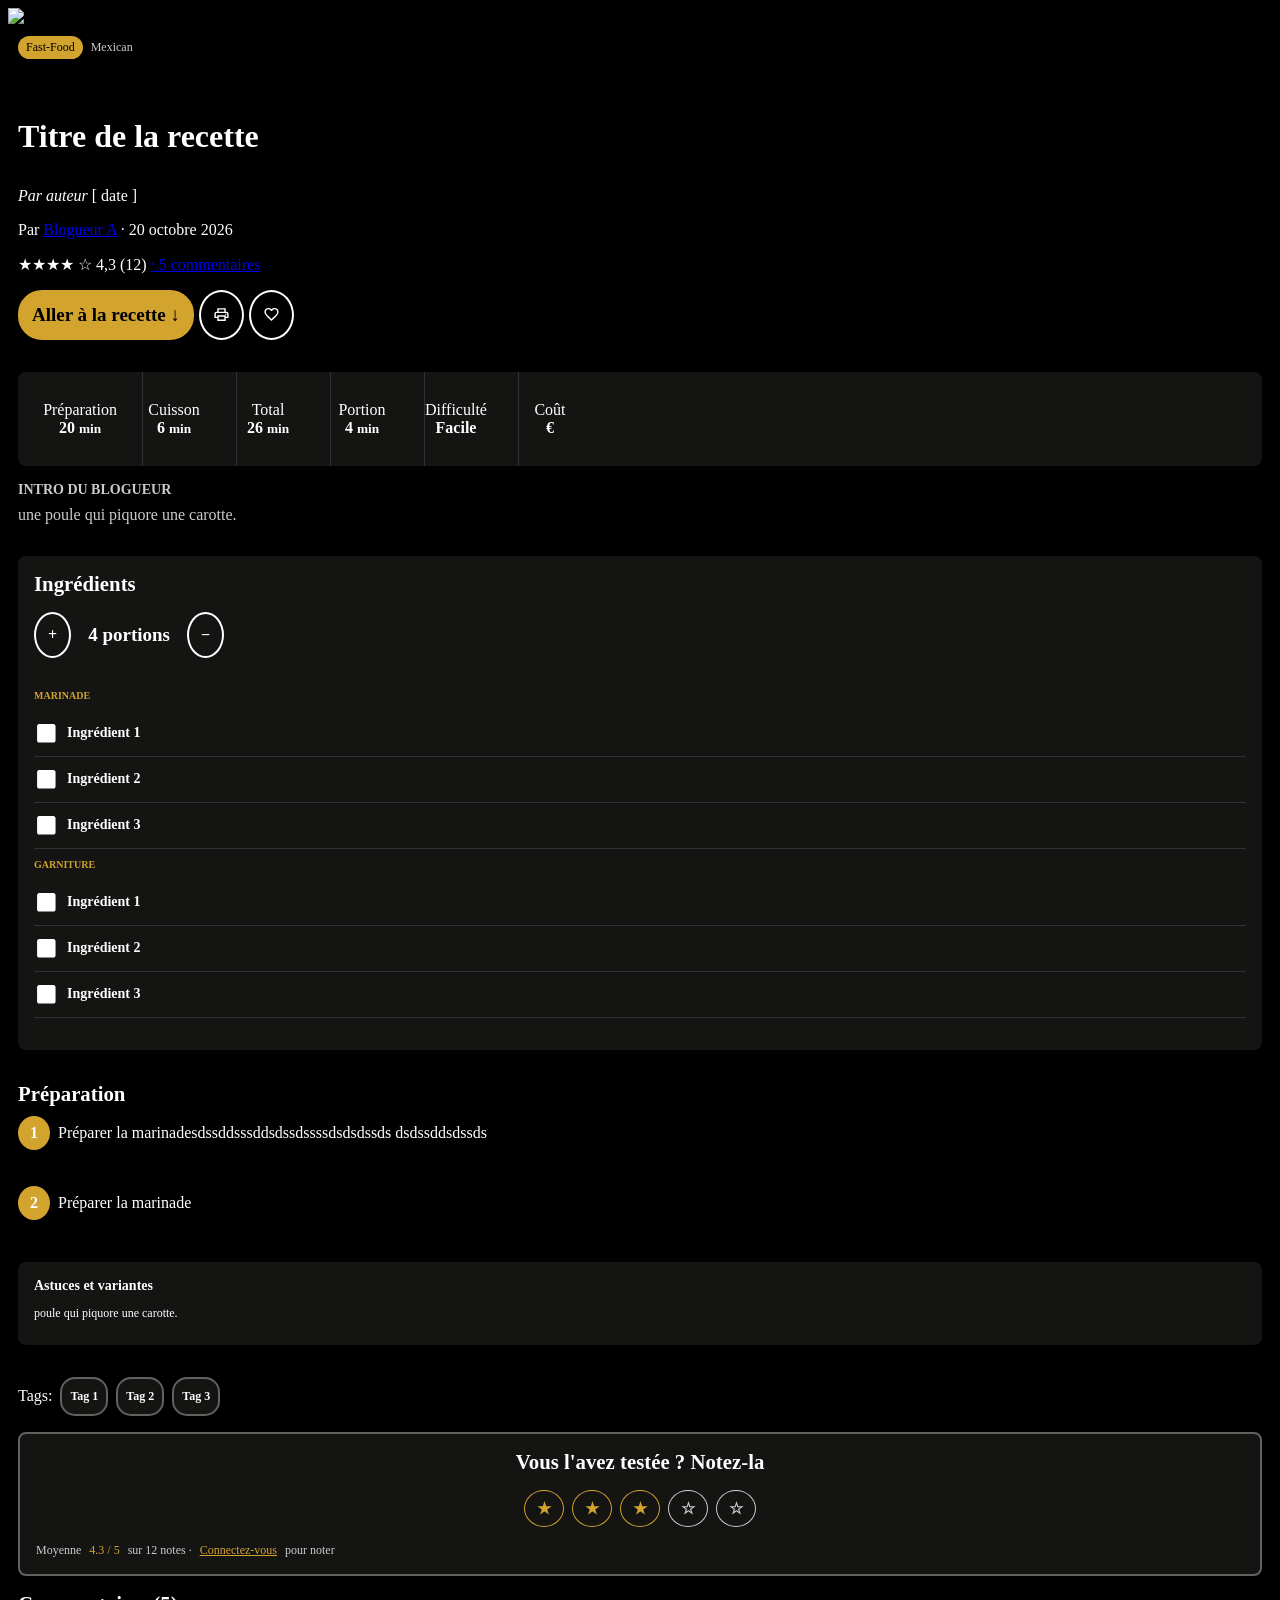
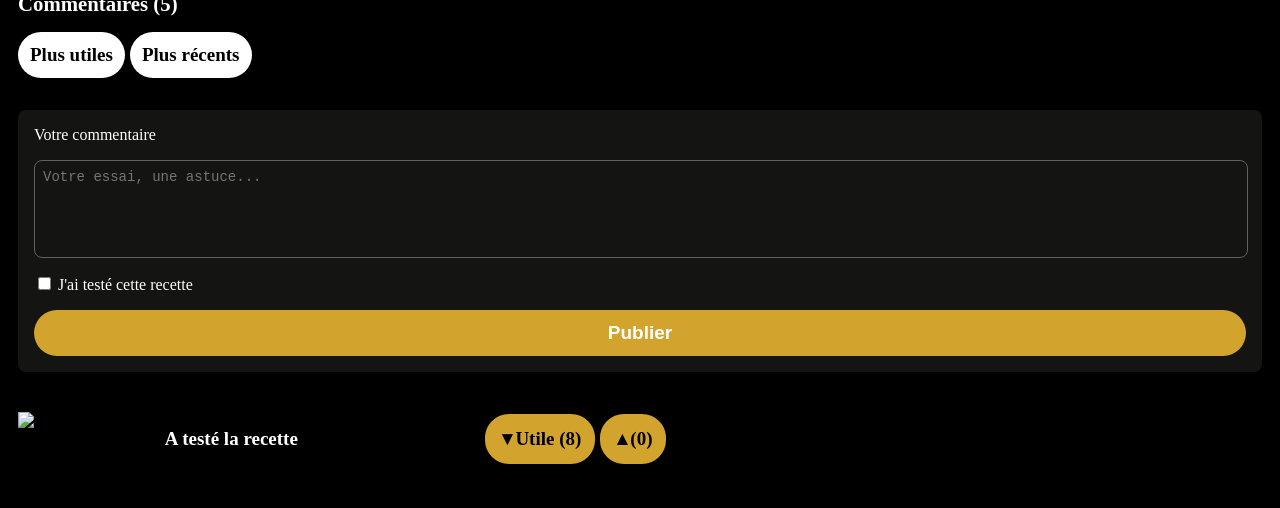
==== index.html @ 29137a45 "last version" ====
<!DOCTYPE html>
<html lang="en">
<head>
    <meta charset="UTF-8">
    <meta name="viewport" content="width=device-width, initial-scale=1.0">
    <link rel="stylesheet" href="recette.css">
    <title>Le coin gourment</title>
</head>
<body>
    <main>
        <img class="primery_picture" src="image.jpg" alt="Description de l'image">
        
        <article>
            <div class="pill-container">
                <span class="cat-pill">Fast-Food</span>
                <span class="cat-pill cat-pill-muted">Mexican</span>
            </div>

            <h1>Titre de la recette</h1>
            
            <section class="recipe-heading">
                <div class="author-info"><em>Par <a class="author">auteur</a></em> <span class="date">[ date ]</span></div>
                <p class="byline">Par <a href="#">Blogueur A</a> <span>·</span> <time datetime="2026-10-20">20 octobre 2026</time></p>

                <div class="info-score">
                    <span class="stars" aria-label="4 étoiles sur 5">★★★★</span>
                    <span class="star-dim">☆</span>
                    <span>4,3 (12)</span>
                    <a href="#">· 5 commentaires</a>
                </div>

                <div class="command-container">
                    <div class="fab btn">Aller à la recette ↓</div>
                    <button class="fab"><img class="icon" src="assets/icons/svg/print_outline.svg" alt=""></button>
                    <button class="fab"><img class="icon" src="assets/icons/svg/heart_outline.svg" alt=""></button>
                </div>
            </section>
    
            <section class="stats-grid">
                <div class="stat-item"><span>Préparation</span><strong>20 <small>min</small></strong></div>
                <div class="stat-item"><span>Cuisson</span><strong>6 <small>min</small></strong></div>
                <div class="stat-item"><span>Total</span><strong>26 <small>min</small></strong></div>
                <div class="stat-item"><span>Portion</span><strong>4 <small>min</small></strong></div>
                <div class="stat-item"><span>Difficulté</span><strong>Facile</strong></div>
                <div class="stat-item"><span>Coût</span><strong>€</strong></div>
            </section>

            <section class="intro-section">
                <div class="title">INTRO DU BLOGUEUR</div>
                une poule qui piquore une carotte.
            </section>

            <section class="ingredients-card" id="recette">
                <div class="section-heading">
                    <h2>Ingrédients</h2>
                    <div class="command-container">
                        <div class="fab">+</div>
                        <div class="fab btn">
                            4 portions
                        </div>
                        <div class="fab">−</div>
                    </div>
                </div>    
                <div class="card">
                    <h3>MARINADE</h3>
                    <ul>
                        <li><img class="icon" src="assets/icons/svg/crop_square.svg" alt=""> Ingrédient 1</li>
                        <li><img class="icon" src="assets/icons/svg/crop_square.svg" alt=""> Ingrédient 2</li>
                        <li><img class="icon" src="assets/icons/svg/crop_square.svg" alt=""> Ingrédient 3</li>
                    </ul>
                    <h3>GARNITURE</h3>
                    <ul>
                        <li><img class="icon" src="assets/icons/svg/crop_square.svg" alt=""> Ingrédient 1</li>
                        <li><img class="icon" src="assets/icons/svg/crop_square.svg" alt=""> Ingrédient 2</li>
                        <li><img class="icon" src="assets/icons/svg/crop_square.svg" alt=""> Ingrédient 3</li>
                    </ul>
                </div>
            </section>

            <section class="preparation-card">
                <h2>Préparation</h2>
                <ul>
                    <li>
                        <div class="title">
                            <div class="fab">1</div>
                            <div>Préparer la marinade</div>
                        </div>
                        <div class="content">sdssddsssddsdssdssssdsdsdssds
                            dsdssddsdssds
                        </div>
                    </li>
                    <li>
                        <div class="title">
                            <div class="fab">2</div>
                            <div>Préparer la marinade</div>
                        </div>                        
                        <!-- <img src="#" alt=""> -->
                    </li>
                </ul>
            </section>  
            
            <section class="tips-card">
                <div>Astuces et variantes</div>
                <p>poule qui piquore une carotte.</p>
            </section>
            
            <section class="tags-container">
                Tags:
                <div>Tag 1</div>
                <div>Tag 2</div>
                <div>Tag 3</div>
            </section>

            <section class="rating-card">
                <h2>Vous l'avez testée ? Notez-la</h2>
                <div class="command-container">
                    <div class="fab">★</div>
                    <div class="fab">★</div>
                    <div class="fab">★</div>
                    <div class="fab unabled">☆</div>
                    <div class="fab unabled">☆</div>
                </div>
                <div class="info-score">Moyenne<span>4.3 / 5</span>sur 12 notes · 
                    <a href="#">Connectez-vous</a> pour noter</div>
            </section> 

            <section class="comments-card">
                <h2>Commentaires (5)</h2>
                <div class="command-container">
                    <div class="fab btn">Plus utiles</div>
                    <div class="fab btn">Plus récents</div>
                </div>
                
            </section>

            <section class="comments-form">
                <form>
                    <caption>Votre commentaire</caption>
                    
                    <textarea id="comment" placeholder="Votre essai, une astuce..."></textarea>
                    
                    <label for="notify">
                        <input type="checkbox" id="notify" name="notify">
                        J'ai testé cette recette
                    </label>
                    
                    <button class="fab btn" type="submit">Publier</button>
                </form>
            </section>

            <section class="comments-list">
                <ul>
                    <li>
                        <div class="member-info">
                            <img src="member-avatar.jpg" alt="Avatar du membre">
                            <span>
                                <div>Membre_1</div>
                                <div>il y a 2 jours</div>
                            </span>
                        </div>
                        <div class="fab btn">A testé la recette</div>
                        <p class="comment">Commentaire du membre...</p>
                        <div class="command-container">
                            <div class="fab btn"><span class="arrow">&#9660;</span>Utile (8)</div>
                            <div class="fab btn"><span class="arrow">&#9650;</span> (0)</div>
                        </div>
                    </li>
                </ul>
            </section>

        </article>
    </main>
</body>
</html>
---- recette.css ----
:root {
    --primary-color: #d2a32d;
    --secondary-color: #000000;
    --card-background-color: #141413;
    --border-color: #636060;
    --text-color: #ffffff;
    --muted-text-color: #ccc;
}

body {
    background-color: var(--secondary-color);
}

article {
    display: flex;
    flex-direction: column;
    gap: 16px;
    padding: 10px;
}

h1 {
    font-size: 32px;
    color: var(--text-color);
    margin-bottom: 16px;
}

h2 {
    padding: 0;
    margin: 0;
    font-size: 1.3rem;
    font-weight: bold;
}

.pill-container {
    display: flex;
    margin-bottom: 16px;
}

.cat-pill {
    display: inline-block;
    padding: 4px 8px;
    background-color: var(--primary-color);
    border-radius: 12px;
    font-size: 12px;
}

.cat-pill-muted {
    border: none;
    background-color: transparent;
    color: var(--muted-text-color);
}

.command-container {
    display: flex;
    gap: 5px;
}

.fab {
    display: flex;
    align-items: center;
    justify-content: center;
    box-sizing: border-box;
    font-weight: bolder;
    border: 2px solid var(--text-color);
    border-radius: 50%;
    color: var(--text-color);
    background-color: var(--secondary-color);
    cursor: pointer;
    padding: 8px 12px;
}

.btn {
    font-size: clamp(13px, 2vw, 19px);
    font-weight: bold;
    border-radius: 24px;
    border: none; 
    padding: 12px 12px;
}

.fab img {
    width: 17px;
    height: 21px;
}

.fab span{
    width: 16px;
    height: 16px;
    justify-content: center;
    align-items: center;
    display: flex;
}

.recipe-heading {
    color:#ffffff;
    display: flex;
    flex-direction: column;
    gap: 0px;
}   

.command-container  {
    padding: 16px 0;

    & .fab.btn {
        background-color: var(--primary-color);
        border: 2px solid var(--primary-color);
        color: var(--secondary-color);
    }
}

.stats-grid {
    display: grid;
    box-sizing: border-box;
    background-color: var(--card-background-color);
    grid-template-columns: repeat(6, 94px);
    border-radius: 8px;
    border: none;
}

.stats-grid .stat-item {
    display: flex;
    flex-direction: column;
    align-items: center;
    justify-content: center;
    border-right: 1px solid #333232;
    min-height: 94px;
    min-width: 124px;
    color: var(--text-color);
}

.stats-grid .stat-item:last-child {
    border-right: none;
}

.intro-section {
    margin-bottom: 16px;
    color: var(--muted-text-color);
}

.intro-section .title {
    font-size: 14px;
    font-weight: bold;
    margin-bottom: 8px;
}

.ingredients-card {
    padding: 16px;
    margin-bottom: 16px;
    border-radius: 8px;
    color: var(--text-color);
    background-color: var(--card-background-color);
}

.ingredients-card .section-heading {
    margin-bottom: 16px;
}

.ingredients-card .command-container .fab {
    background-color: transparent;
    color: var(--text-color);
    min-width: 35px;
}

.ingredients-card .command-container .fab.btn {
    background-color: transparent;
    color: var(--text-color);
    border: none;
}

.ingredients-card h3 {
    font-weight: bold;
    font-size: 10px;
    color: var(--primary-color);
}

.ingredients-card .card {
    font-size: 14px;
    font-weight: bold;
    margin-bottom: 16px;
}

ul {
    list-style: none;
    padding: 0;
    margin: 0;
}

li {
    display: flex;
    align-items: center;
    padding: 10px 0px;
}

.ingredients-card .card ul li {
    border-color: #3e3b3b;
    border-bottom: 1px solid #333232;
}

.ingredients-card .card ul li img.icon {
    width: 25px;
    height: 25px;
    margin-right: 8px;
}

.preparation-card {
    color: var(--text-color);
}

.preparation-card ul {
    list-style: none;
    padding: 0;
}

.preparation-card ul li {
    margin-bottom: 16px;
}

.preparation-card .title {
    display: flex;
    align-items: baseline;
    font-size: 1rem;
    color: var(--text-color);
    column-gap: 8px;
}

.preparation-card .title .fab{
    color: var(--text-color);
    column-gap: 8px;
    background-color: var(--primary-color);
    border: none;
}

.tips-card {
    margin-bottom: 16px;
    border-radius: 8px;
    padding: 16px;
    color: var(--text-color);
    background-color: var( --card-background-color);
}

.tips-card div{
    font-size: 14px;
    font-weight: bold;
    margin-bottom: 8px;
}

.tips-card p{
    font-size: 12px;
    font-weight: normal;
    margin-bottom: 8px;
}

.tags-container {
    display: flex;
    align-items: center;
    flex-wrap: wrap;
    gap: 8px;
    flex-wrap: wrap;
    color: var(--text-color);
}

.tags-container > div {
    background-color: var(--card-background-color);
    color: var(--text-color);
    padding: 10px 8px;
    border-radius: 15px;
    border: 2px solid var(--border-color);
    font-size: 12px;
    font-weight: bold;
}

.rating-card {
    display: flex;
    flex-direction: column;
    text-align: center;
    border-radius: 8px;
    color: var(--text-color);
    background-color: var(--card-background-color);
    border: 2px solid var(--border-color);
    padding: 16px;
}

.rating-card .info-score {
    display: flex;
    justify-content: flex-start;
    flex-wrap: wrap;
    font-size: 12px;
    color: var(--muted-text-color);
}

.rating-card > div {
    display: flex;
    justify-content: center;
    gap: 8px;
}

.rating-card > div .fab {
    color: var(--primary-color);
    column-gap: 8px;
    background-color: transparent;
    border: 0.5px solid var(--primary-color);
}

.rating-card > div .fab.unabled {
    color: var(--muted-text-color);
    border: 0.5px solid var(--muted-text-color);
}

.rating-card > div.info-score {
    color: var(--muted-text-color);
}

.rating-card > div.info-score > span {
    color: var(--primary-color);
}

.rating-card > div.info-score > a {
    color: var(--primary-color);
    text-decoration: underline;
}

.comments-card .command-container .fab.btn {
    background-color: var(--text-color);
    color: var(--secondary-color);
    border: none;
}

.comments-card {
    display: flex;
    flex-direction: column;

    width: 100%;
    color: var(--text-color);

    & .command-container {
        display: flex;
        flex-direction: row;
    }
}

.comments-form form {
    display: flex;
    flex-direction: column;
    gap: 16px;
    border-radius: 8px;
    padding: 16px;
    color: var(--text-color);
    background-color: var(--card-background-color);
    box-sizing: border-box;
}

.comments-form form {
    & textarea {
    width: calc(100% - 16px);
    min-height: 80px;
        border-radius: 8px;
        border: 1px solid var(--border-color);
        padding: 8px;
        font-size: 14px;
        color: var(--text-color);
        background-color: var(--card-background-color);
        resize: none;
    }

    & button.fab.btn{
        width: 100%;
        background-color: var(--primary-color);
        color: var(--black-color);

    }
}
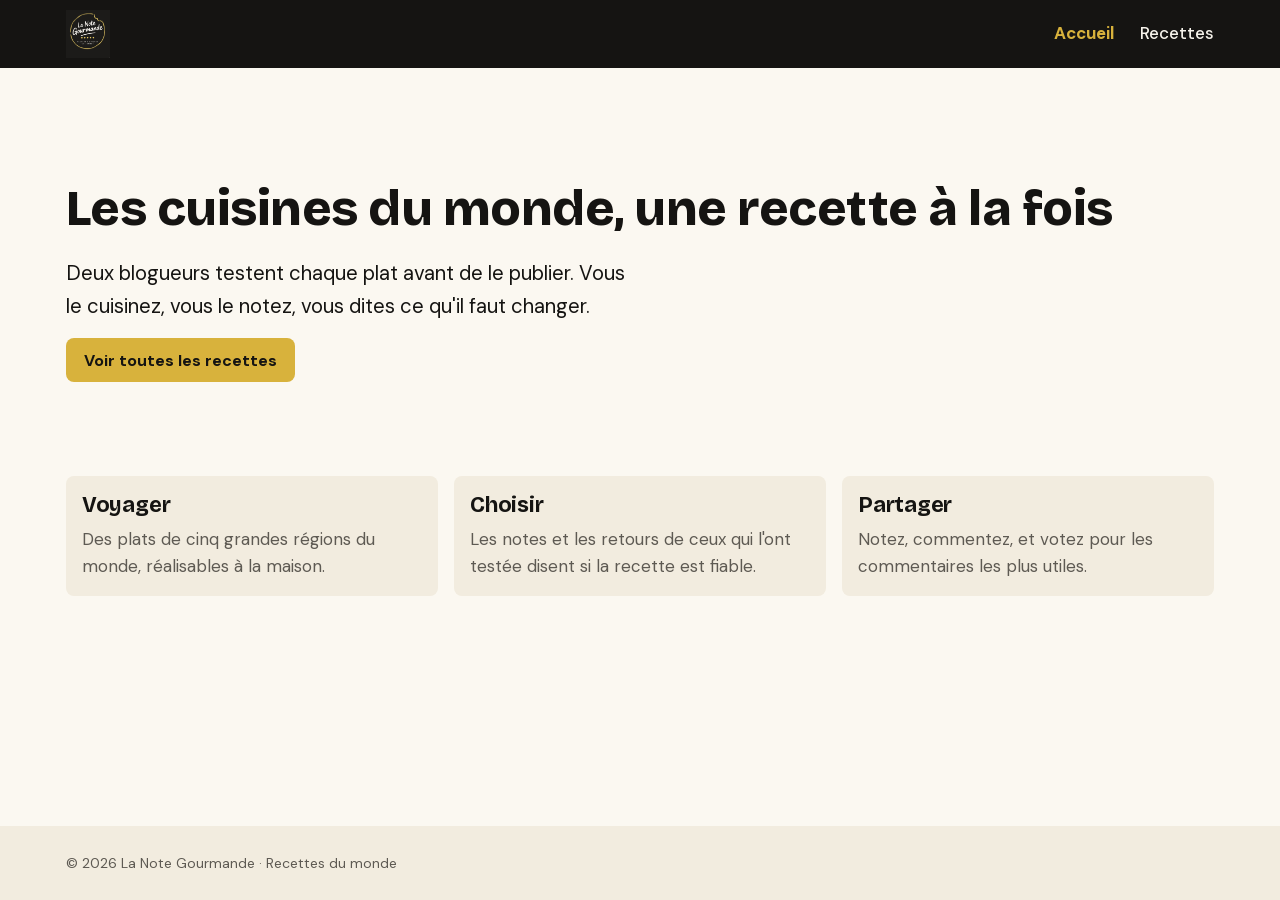
==== commit 98159f9a: "Merge pull request #1 from thierrybwuzure/mobile-first-catalog Catalogue mobile-first, feuille de st" ====
--- a/index.html
+++ b/index.html
@@ -1,174 +1,75 @@
-<!DOCTYPE html>
-<html lang="en">
+<!doctype html>
+<html lang="fr">
 <head>
-    <meta charset="UTF-8">
-    <meta name="viewport" content="width=device-width, initial-scale=1.0">
-    <link rel="stylesheet" href="recette.css">
-    <title>Le coin gourment</title>
+  <meta charset="utf-8">
+  <meta name="viewport" content="width=device-width, initial-scale=1">
+  <title>La Note Gourmande — Recettes du monde</title>
+  <meta name="description" content="Recettes des cuisines du monde, testées par deux blogueurs, notées et commentées par la communauté.">
+  <link rel="icon" type="image/png" sizes="32x32" href="assets/image/la-note-gourmande-favicon/favicon-32.png">
+  <link rel="apple-touch-icon" href="assets/image/la-note-gourmande-favicon/apple-touch-icon.png">
+  <link rel="stylesheet" href="style.css">
+  <script src="js/site.js"></script>
 </head>
 <body>
-    <main>
-        <img class="primery_picture" src="image.jpg" alt="Description de l'image">
-        
-        <article>
-            <div class="pill-container">
-                <span class="cat-pill">Fast-Food</span>
-                <span class="cat-pill cat-pill-muted">Mexican</span>
-            </div>
 
-            <h1>Titre de la recette</h1>
-            
-            <section class="recipe-heading">
-                <div class="author-info"><em>Par <a class="author">auteur</a></em> <span class="date">[ date ]</span></div>
-                <p class="byline">Par <a href="#">Blogueur A</a> <span>·</span> <time datetime="2026-10-20">20 octobre 2026</time></p>
+<a class="lien-evitement" href="#contenu">Aller au contenu</a>
 
-                <div class="info-score">
-                    <span class="stars" aria-label="4 étoiles sur 5">★★★★</span>
-                    <span class="star-dim">☆</span>
-                    <span>4,3 (12)</span>
-                    <a href="#">· 5 commentaires</a>
-                </div>
+<!-- En-tête commun (plus tard header.php) : même code que sur catalogue.html -->
+<header class="entete">
+  <a href="index.html" class="entete__logo"><img src="assets/image/logo/la-note-gourmande-noir-or_v1.png" alt="La Note Gourmande, accueil" height="48"></a>
+  <nav class="entete__nav" aria-label="Menu principal">
+    <ul>
+      <li><a href="index.html" aria-current="page">Accueil</a></li>
+      <li><a href="catalogue.html">Recettes</a></li>
+      <!-- À ajouter quand les pages existent : Le voyage, Qui sommes-nous ? -->
+    </ul>
+  </nav>
+  <button type="button" class="burger" aria-label="Ouvrir le menu" aria-haspopup="dialog" aria-controls="menu">☰</button>
+</header>
 
-                <div class="command-container">
-                    <div class="fab btn">Aller à la recette ↓</div>
-                    <button class="fab"><img class="icon" src="assets/icons/svg/print_outline.svg" alt=""></button>
-                    <button class="fab"><img class="icon" src="assets/icons/svg/heart_outline.svg" alt=""></button>
-                </div>
-            </section>
-    
-            <section class="stats-grid">
-                <div class="stat-item"><span>Préparation</span><strong>20 <small>min</small></strong></div>
-                <div class="stat-item"><span>Cuisson</span><strong>6 <small>min</small></strong></div>
-                <div class="stat-item"><span>Total</span><strong>26 <small>min</small></strong></div>
-                <div class="stat-item"><span>Portion</span><strong>4 <small>min</small></strong></div>
-                <div class="stat-item"><span>Difficulté</span><strong>Facile</strong></div>
-                <div class="stat-item"><span>Coût</span><strong>€</strong></div>
-            </section>
+<dialog id="menu" class="menu" aria-label="Menu principal">
+  <div class="menu__entete">
+    <strong>Menu</strong>
+    <button type="button" class="menu__fermer" aria-label="Fermer le menu">✕</button>
+  </div>
+  <ul>
+    <li><a href="index.html" aria-current="page">Accueil</a></li>
+    <li><a href="catalogue.html">Recettes</a></li>
+  </ul>
+</dialog>
 
-            <section class="intro-section">
-                <div class="title">INTRO DU BLOGUEUR</div>
-                une poule qui piquore une carotte.
-            </section>
+<main id="contenu" class="conteneur">
 
-            <section class="ingredients-card" id="recette">
-                <div class="section-heading">
-                    <h2>Ingrédients</h2>
-                    <div class="command-container">
-                        <div class="fab">+</div>
-                        <div class="fab btn">
-                            4 portions
-                        </div>
-                        <div class="fab">−</div>
-                    </div>
-                </div>    
-                <div class="card">
-                    <h3>MARINADE</h3>
-                    <ul>
-                        <li><img class="icon" src="assets/icons/svg/crop_square.svg" alt=""> Ingrédient 1</li>
-                        <li><img class="icon" src="assets/icons/svg/crop_square.svg" alt=""> Ingrédient 2</li>
-                        <li><img class="icon" src="assets/icons/svg/crop_square.svg" alt=""> Ingrédient 3</li>
-                    </ul>
-                    <h3>GARNITURE</h3>
-                    <ul>
-                        <li><img class="icon" src="assets/icons/svg/crop_square.svg" alt=""> Ingrédient 1</li>
-                        <li><img class="icon" src="assets/icons/svg/crop_square.svg" alt=""> Ingrédient 2</li>
-                        <li><img class="icon" src="assets/icons/svg/crop_square.svg" alt=""> Ingrédient 3</li>
-                    </ul>
-                </div>
-            </section>
+  <section class="accroche" aria-labelledby="titre-accueil">
+    <h1 id="titre-accueil">Les cuisines du monde, une recette à la fois</h1>
+    <p>Deux blogueurs testent chaque plat avant de le publier. Vous le cuisinez, vous le notez, vous dites ce qu'il faut changer.</p>
+    <a class="btn btn--or" href="catalogue.html">Voir toutes les recettes</a>
+  </section>
 
-            <section class="preparation-card">
-                <h2>Préparation</h2>
-                <ul>
-                    <li>
-                        <div class="title">
-                            <div class="fab">1</div>
-                            <div>Préparer la marinade</div>
-                        </div>
-                        <div class="content">sdssddsssddsdssdssssdsdsdssds
-                            dsdssddsdssds
-                        </div>
-                    </li>
-                    <li>
-                        <div class="title">
-                            <div class="fab">2</div>
-                            <div>Préparer la marinade</div>
-                        </div>                        
-                        <!-- <img src="#" alt=""> -->
-                    </li>
-                </ul>
-            </section>  
-            
-            <section class="tips-card">
-                <div>Astuces et variantes</div>
-                <p>poule qui piquore une carotte.</p>
-            </section>
-            
-            <section class="tags-container">
-                Tags:
-                <div>Tag 1</div>
-                <div>Tag 2</div>
-                <div>Tag 3</div>
-            </section>
+  <section aria-labelledby="titre-atouts">
+    <h2 id="titre-atouts" class="sr-only">Pourquoi La Note Gourmande</h2>
+    <ul class="atouts">
+      <li>
+        <h3>Voyager</h3>
+        <p>Des plats de cinq grandes régions du monde, réalisables à la maison.</p>
+      </li>
+      <li>
+        <h3>Choisir</h3>
+        <p>Les notes et les retours de ceux qui l'ont testée disent si la recette est fiable.</p>
+      </li>
+      <li>
+        <h3>Partager</h3>
+        <p>Notez, commentez, et votez pour les commentaires les plus utiles.</p>
+      </li>
+    </ul>
+  </section>
 
-            <section class="rating-card">
-                <h2>Vous l'avez testée ? Notez-la</h2>
-                <div class="command-container">
-                    <div class="fab">★</div>
-                    <div class="fab">★</div>
-                    <div class="fab">★</div>
-                    <div class="fab unabled">☆</div>
-                    <div class="fab unabled">☆</div>
-                </div>
-                <div class="info-score">Moyenne<span>4.3 / 5</span>sur 12 notes · 
-                    <a href="#">Connectez-vous</a> pour noter</div>
-            </section> 
+</main>
 
-            <section class="comments-card">
-                <h2>Commentaires (5)</h2>
-                <div class="command-container">
-                    <div class="fab btn">Plus utiles</div>
-                    <div class="fab btn">Plus récents</div>
-                </div>
-                
-            </section>
+<!-- Pied de page commun (plus tard footer.php) -->
+<footer class="pied">
+  <p>© 2026 La Note Gourmande · Recettes du monde</p>
+</footer>
 
-            <section class="comments-form">
-                <form>
-                    <caption>Votre commentaire</caption>
-                    
-                    <textarea id="comment" placeholder="Votre essai, une astuce..."></textarea>
-                    
-                    <label for="notify">
-                        <input type="checkbox" id="notify" name="notify">
-                        J'ai testé cette recette
-                    </label>
-                    
-                    <button class="fab btn" type="submit">Publier</button>
-                </form>
-            </section>
-
-            <section class="comments-list">
-                <ul>
-                    <li>
-                        <div class="member-info">
-                            <img src="member-avatar.jpg" alt="Avatar du membre">
-                            <span>
-                                <div>Membre_1</div>
-                                <div>il y a 2 jours</div>
-                            </span>
-                        </div>
-                        <div class="fab btn">A testé la recette</div>
-                        <p class="comment">Commentaire du membre...</p>
-                        <div class="command-container">
-                            <div class="fab btn"><span class="arrow">&#9660;</span>Utile (8)</div>
-                            <div class="fab btn"><span class="arrow">&#9650;</span> (0)</div>
-                        </div>
-                    </li>
-                </ul>
-            </section>
-
-        </article>
-    </main>
 </body>
 </html>
--- a/style.css
+++ b/style.css
@@ -0,0 +1,278 @@
+/* ==========================================================================
+   La Note Gourmande : feuille de style commune
+   Mobile-first : la base vaut pour 0 à 599 px, puis 600 px et 1024 px.
+   Couleurs, typographie et tailles : cahier des charges, sections 7 et 9.
+   Espacements : échelle en puissances de φ (1,618), base 1 rem.
+   ========================================================================== */
+
+/* Polices auto-hébergées (RGPD, performance), sous-ensemble latin */
+@font-face {
+  font-family: 'Bricolage Grotesque';
+  src: url('assets/fonts/bricolage-grotesque-latin.woff2') format('woff2');
+  font-weight: 600 800;
+  font-display: swap;
+}
+@font-face {
+  font-family: 'DM Sans';
+  src: url('assets/fonts/dm-sans-latin.woff2') format('woff2');
+  font-weight: 400 700;
+  font-display: swap;
+}
+
+/* ---------- Variables ---------- */
+:root {
+  /* échelle φ */
+  --s-3: .236rem; --s-2: .382rem; --s-1: .618rem;
+  --s0: 1rem;
+  --s1: 1.618rem; --s2: 2.618rem; --s3: 4.236rem; --s4: 6.854rem;
+
+  /* mode clair */
+  --fond: #FBF8F1;          /* ivoire */
+  --surface: #F2ECDF;       /* parchemin */
+  --bordure: #E0D8C6;       /* sable, décoratif */
+  --champ: #8C8478;         /* contour des champs et boutons (3:1 minimum) */
+  --texte: #151412;
+  --texte-2: #5E5A53;
+  --or: #D8B23C;            /* boutons, éléments actifs, jamais en texte */
+  --texte-sur-or: #151412;
+  --or-survol: #F4D46A;
+  --lien: #8A6D12;          /* or foncé : liens et contour de focus */
+  --lien-survol: #151412;
+  --etoile: #8A6D12;        /* étoiles de note : or foncé en clair (l'or pur fait 1,9:1) */
+  --focus: #8A6D12;
+  --noir: #151412;
+  --blanc-casse: #F5F2EA;
+  --texte-badge: #FFFFFF;
+
+  --cat-fast-food: #4A5560;
+  --cat-gastronomique: #5B2A4E;
+  --cat-cuisine-maison: #7A5A12;
+  --cat-healthy: #2F6B4F;
+  --cat-desserts-patisserie: #A8325A;
+  --cat-en-cas: #9C4A1E;
+  --cat-street-food: #2E4A7D;
+  --cat-entrees: #1A5F6B;
+
+  --rayon: 8px;             /* boutons : 8 px (cahier des charges) */
+  --cible: 2.75rem;         /* zone cliquable minimale : 44 px */
+}
+
+@media (prefers-color-scheme: dark) {
+  :root {
+    --fond: #151412;
+    --surface: #211F1B;
+    --bordure: #3A3630;
+    --texte: #F5F2EA;
+    --texte-2: #A8A39A;
+    --lien: #D8B23C;
+    --lien-survol: #F4D46A;
+    --etoile: #D8B23C;
+    --focus: #D8B23C;
+    --texte-badge: #151412;
+
+    --cat-fast-food: #AEB8C2;
+    --cat-gastronomique: #D49BC4;
+    --cat-cuisine-maison: #D9B45E;
+    --cat-healthy: #7CC4A0;
+    --cat-desserts-patisserie: #EE8FAE;
+    --cat-en-cas: #E8A27A;
+    --cat-street-food: #94B3E8;
+    --cat-entrees: #86CBD6;
+  }
+}
+
+/* ---------- Base ---------- */
+*, *::before, *::after { box-sizing: border-box; }
+html { -webkit-text-size-adjust: 100%; }
+body {
+  margin: 0;
+  background: var(--fond);
+  color: var(--texte);
+  font: 400 1.0625rem/1.6 'DM Sans', system-ui, sans-serif;   /* 17 px, interligne 1,6 */
+  min-height: 100vh;
+  display: flex;
+  flex-direction: column;                                     /* le pied de page reste en bas */
+}
+main { flex: 1; }
+img { max-width: 100%; display: block; }
+a { color: var(--lien); text-decoration: underline; text-underline-offset: .15em; }
+a:hover { color: var(--lien-survol); }
+:focus-visible { outline: 3px solid var(--focus); outline-offset: 2px; }
+
+h1, h2, h3 { font-family: 'Bricolage Grotesque', 'DM Sans', system-ui, sans-serif; letter-spacing: -.01em; line-height: 1.272; margin: 0; }
+h1 { font-weight: 800; font-size: 1.875rem; }    /* 30 px mobile */
+h2 { font-weight: 700; font-size: 1.625rem; }    /* 26 px */
+h3 { font-weight: 700; font-size: 1.0625rem; }   /* 17 px */
+
+.sr-only { position: absolute; width: 1px; height: 1px; overflow: hidden; clip: rect(0 0 0 0); white-space: nowrap; }
+.lien-evitement { position: absolute; left: var(--s0); top: var(--s0); z-index: 30; padding: var(--s-1) var(--s0);
+                  border-radius: var(--rayon); background: var(--or); color: var(--texte-sur-or); font-weight: 700; }
+.lien-evitement:not(:focus) { left: -9999px; }
+
+/* ---------- Boutons ---------- */
+.btn { display: inline-flex; align-items: center; justify-content: center; min-height: var(--cible);
+       padding: var(--s-1) var(--s0); border: 2px solid transparent; border-radius: var(--rayon);
+       font-family: inherit; font-size: 1rem; font-weight: 700; line-height: 1.2; text-decoration: none; cursor: pointer; }
+.btn--or { background: var(--or); color: var(--texte-sur-or); }
+.btn--or:hover { background: var(--or-survol); color: var(--texte-sur-or); }
+.btn--contour { background: transparent; border-color: currentColor; color: var(--texte); }
+.btn--contour:hover { background: var(--surface); color: var(--texte); }
+
+/* ---------- En-tête (toujours sombre : les logos sont faits pour fond noir) ---------- */
+.entete { display: flex; align-items: center; gap: var(--s-1); padding: var(--s-1) var(--s0);
+          background: var(--noir); color: var(--blanc-casse); }
+.entete a { color: var(--blanc-casse); text-decoration: none; }
+.entete a:hover { color: var(--or-survol); }
+.entete :focus-visible { outline-color: var(--or); }
+.entete__logo { margin-right: auto; display: block; }
+.entete__logo img { height: 3rem; width: auto; }
+.entete__nav { display: none; }
+.entete__nav ul { list-style: none; margin: 0; padding: 0; display: flex; gap: var(--s1); }
+.entete__nav a { display: inline-flex; align-items: center; min-height: var(--cible); font-weight: 500; }
+.entete__nav [aria-current="page"] { color: var(--or); font-weight: 700; }
+.entete__loupe, .burger { display: grid; place-items: center; width: var(--cible); height: var(--cible);
+                          border: 0; border-radius: var(--rayon); background: transparent; color: inherit;
+                          font: inherit; font-size: 1.5rem; cursor: pointer; }
+.entete__loupe:hover, .burger:hover { color: var(--or-survol); }
+
+/* Menu mobile (élément <dialog>) */
+.menu { width: min(100% - 2 * var(--s0), 24rem); margin: var(--s0) var(--s0) auto auto; padding: var(--s1);
+        border: 1px solid var(--bordure); border-radius: var(--rayon); background: var(--fond); color: var(--texte); }
+.menu::backdrop { background: rgb(21 20 18 / .6); }
+.menu__entete { display: flex; align-items: center; justify-content: space-between; margin-bottom: var(--s0); }
+.menu__fermer { display: grid; place-items: center; width: var(--cible); height: var(--cible); border: 0;
+                background: transparent; color: inherit; font-size: 1.25rem; cursor: pointer; }
+.menu ul { list-style: none; margin: 0; padding: 0; }
+.menu a { display: flex; align-items: center; min-height: var(--cible); color: var(--texte); font-weight: 500; }
+.menu [aria-current="page"] { font-weight: 700; color: var(--lien); }
+
+/* ---------- Mise en page ---------- */
+.conteneur { display: flex; flex-direction: column; gap: var(--s1); padding: var(--s1) var(--s0) var(--s2); }
+
+.fil-ariane ol { list-style: none; margin: 0; padding: 0; display: flex; flex-wrap: wrap; gap: var(--s-2);
+                 font-size: .875rem; color: var(--texte-2); }
+.fil-ariane li + li::before { content: "/"; margin-right: var(--s-2); }
+.fil-ariane li { display: flex; align-items: center; }
+.fil-ariane a { display: inline-flex; align-items: center; min-height: var(--cible); }
+.compteur { margin: var(--s-2) 0 0; color: var(--texte-2); }
+
+/* ---------- Recherche, tri, filtres actifs ---------- */
+.recherche { display: flex; gap: var(--s-1); }
+.recherche input { flex: 1; min-height: 3rem; padding: 0 var(--s0); border: 1px solid var(--champ);
+                   border-radius: var(--rayon); font: inherit; background: var(--surface); color: var(--texte); }
+.recherche .btn { display: none; }                /* sur mobile, Entrée suffit */
+
+.outils { display: flex; gap: var(--s-1); margin-top: var(--s-1); }
+.outils > * { flex: 1; }
+.btn-filtres { display: none; }                   /* inutile sans JavaScript : le panneau est alors affiché */
+.js .btn-filtres { display: inline-flex; }
+.btn-filtres span { margin-left: var(--s-2); }
+.disposition { margin-top: var(--s0); }
+.tri select { width: 100%; min-height: var(--cible); padding: 0 var(--s0); border: 1px solid var(--champ);
+              border-radius: var(--rayon); font: inherit; background: var(--surface); color: var(--texte); }
+
+.filtres-actifs { list-style: none; margin: var(--s-1) 0 0; padding: 0; display: flex; flex-wrap: wrap; gap: var(--s-1); }
+.filtres-actifs a { display: inline-flex; align-items: center; gap: var(--s-2); min-height: var(--cible);
+                    padding: 0 var(--s0); border: 1px solid var(--texte); border-radius: var(--rayon);
+                    color: var(--texte); font-size: .875rem; text-decoration: none; }
+.filtres-actifs a:hover { background: var(--surface); color: var(--texte); }
+
+/* ---------- Panneau de filtres ---------- */
+.filtres { margin-top: var(--s0); padding: var(--s0); border-radius: var(--rayon); background: var(--surface); }
+.filtres__entete { display: flex; align-items: center; justify-content: space-between; }
+.filtres__fermer { display: none; place-items: center; width: var(--cible); height: var(--cible); border: 0;
+                   background: transparent; color: inherit; font-size: 1.25rem; cursor: pointer; }
+.filtres fieldset { border: 0; border-top: 1px solid var(--bordure); margin: 0; padding: var(--s0) 0; }
+.filtres legend { float: left; width: 100%; font-weight: 700; padding: 0 0 var(--s-1); }   /* float : le titre ne chevauche plus le filet */
+.filtres legend + * { clear: both; }
+.filtres label { display: flex; align-items: center; gap: var(--s-1); min-height: var(--cible); }
+.filtres input { width: 1.25rem; height: 1.25rem; flex: none; accent-color: var(--lien); }
+.filtres__actions { display: flex; flex-wrap: wrap; gap: var(--s-1); padding-top: var(--s0); }
+.filtres__actions .btn { flex: 1 1 auto; }
+
+/* Avec JavaScript, sur mobile et tablette : panneau plein écran, fermé par défaut */
+.js .filtres { position: fixed; inset: 0; z-index: 10; margin: 0; overflow-y: auto; border-radius: 0;
+               background: var(--fond); display: none; }
+.js .filtres.est-ouvert { display: block; }
+.js .filtres__fermer { display: grid; }
+.js .filtres__actions { position: sticky; bottom: 0; background: var(--fond); padding: var(--s0) 0; }
+
+/* ---------- Résultats : liste compacte (vignette + texte) ---------- */
+.grille { list-style: none; margin: 0; padding: 0; display: flex; flex-direction: column; gap: var(--s0); }
+.carte { position: relative; display: grid; grid-template-columns: 7rem 1fr; gap: var(--s0); align-items: center; }
+.photo { aspect-ratio: 4 / 3; border-radius: var(--s-1); background: linear-gradient(135deg, var(--surface), var(--bordure)); }
+.carte__titre { margin: var(--s-2) 0; }
+.carte__titre a { color: inherit; text-decoration: none; }
+.carte__titre a::after { content: ""; position: absolute; inset: 0; }   /* toute la carte est cliquable */
+.carte:hover .carte__titre a { text-decoration: underline; }
+.carte__meta { margin: 0; font-size: .875rem; color: var(--texte-2); }
+.carte__note { display: block; }
+.etoiles { color: var(--etoile); letter-spacing: .05em; }
+.badge { display: inline-flex; align-items: center; gap: var(--s-2); padding: 0 var(--s-1); border-radius: var(--s-1);
+         font-size: .875rem; font-weight: 700; line-height: 1.5; background: var(--cat, var(--texte-2)); color: var(--texte-badge); }
+.badge svg { width: 1em; height: 1em; flex: none; }
+.badge[data-cat="fast-food"] { --cat: var(--cat-fast-food); }
+.badge[data-cat="gastronomique"] { --cat: var(--cat-gastronomique); }
+.badge[data-cat="cuisine-maison"] { --cat: var(--cat-cuisine-maison); }
+.badge[data-cat="healthy"] { --cat: var(--cat-healthy); }
+.badge[data-cat="desserts-patisserie"] { --cat: var(--cat-desserts-patisserie); }
+.badge[data-cat="en-cas"] { --cat: var(--cat-en-cas); }
+.badge[data-cat="street-food"] { --cat: var(--cat-street-food); }
+.badge[data-cat="entrees"] { --cat: var(--cat-entrees); }
+
+.pagination { margin-top: var(--s1); }
+.pagination ol { list-style: none; margin: 0; padding: 0; display: flex; justify-content: center; gap: var(--s-1); }
+.pagination a { display: grid; place-items: center; min-width: var(--cible); height: var(--cible); border-radius: var(--rayon);
+                color: var(--texte); text-decoration: none; }
+.pagination a:hover { background: var(--surface); }
+.pagination [aria-current="page"] { background: var(--or); color: var(--texte-sur-or); font-weight: 700; }
+
+/* ---------- Accueil ---------- */
+.accroche { display: flex; flex-direction: column; align-items: flex-start; gap: var(--s0); padding: var(--s2) 0; }
+.accroche p { margin: 0; max-width: 36rem; font-size: 1.272rem; }
+.atouts { list-style: none; margin: 0; padding: 0; display: grid; gap: var(--s0); }
+.atouts li { padding: var(--s0); border-radius: var(--rayon); background: var(--surface); }
+.atouts p { margin: var(--s-2) 0 0; color: var(--texte-2); }
+
+/* ---------- Pied de page ---------- */
+.pied { padding: var(--s1) var(--s0); background: var(--surface); color: var(--texte-2); font-size: .875rem; }
+.pied p { margin: 0; }
+
+/* ==========================================================================
+   TABLETTE (600 px et plus) : cartes en grille de 2
+   ========================================================================== */
+@media (min-width: 600px) {
+  .conteneur { padding: var(--s2) var(--s1) var(--s3); }
+  .grille { display: grid; grid-template-columns: repeat(2, minmax(0, 1fr)); gap: var(--s1); }
+  .carte { grid-template-columns: 1fr; align-items: start; gap: var(--s-1); }
+  .carte__titre { font-size: 1.375rem; }          /* H3 : 22 px */
+  h3 { font-size: 1.375rem; }
+  .atouts { grid-template-columns: repeat(3, minmax(0, 1fr)); }
+}
+
+/* ==========================================================================
+   DESKTOP (1024 px et plus) : filtres en colonne, 3 cartes par ligne
+   ========================================================================== */
+@media (min-width: 1024px) {
+  h1 { font-size: 3.125rem; }                     /* 50 px */
+  h2 { font-size: 2.25rem; }                      /* 36 px */
+  /* en-tête et pied de page alignés sur la colonne de contenu (75 rem) */
+  .entete { padding-inline: max(var(--s1), calc((100% - 75rem) / 2 + var(--s1))); }
+  .pied { padding-inline: max(var(--s1), calc((100% - 75rem) / 2 + var(--s1))); }
+  .entete__nav { display: block; }
+  .entete__loupe { display: none; }               /* le champ de recherche est déjà visible */
+  .burger { display: none; }
+  .conteneur { max-width: 75rem; margin: 0 auto; padding: var(--s2) var(--s1) var(--s3); }
+  .recherche { max-width: 32.5rem; }
+  .recherche .btn { display: inline-flex; }
+  .btn-filtres, .js .btn-filtres { display: none; }   /* le panneau est toujours visible */
+  .outils { max-width: 20rem; }
+  /* colonne des filtres : 1 pour 2,618 (φ²) de résultats */
+  .disposition { display: grid; grid-template-columns: 1fr 2.618fr; gap: var(--s2); align-items: start; margin-top: var(--s0); }
+  .filtres, .js .filtres { margin-top: 0; }
+  .js .filtres { position: static; display: block; padding: var(--s1); border-radius: var(--rayon); background: var(--surface); }
+  .js .filtres__fermer { display: none; }
+  .js .filtres__actions { position: static; background: none; padding: var(--s0) 0 0; }
+  .grille { grid-template-columns: repeat(3, minmax(0, 1fr)); }
+  .accroche { padding: var(--s3) 0; }
+}
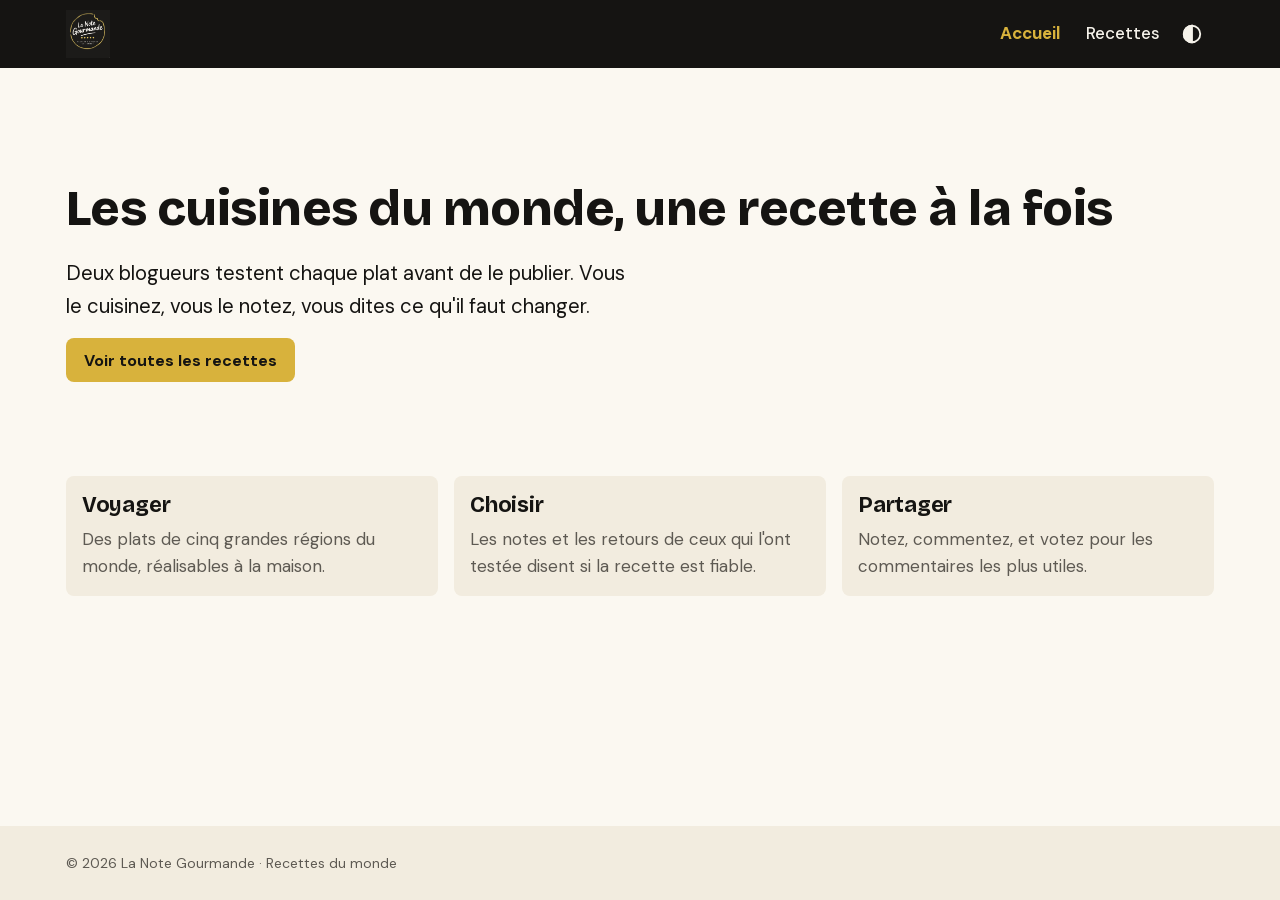
==== commit 9c696c82: "Light and dark themes with a toggle button in the header" ====
--- a/index.html
+++ b/index.html
@@ -24,7 +24,13 @@
       <!-- À ajouter quand les pages existent : Le voyage, Qui sommes-nous ? -->
     </ul>
   </nav>
-  <button type="button" class="burger" aria-label="Ouvrir le menu" aria-haspopup="dialog" aria-controls="menu">☰</button>
+  <button type="button" class="theme-btn" aria-label="Passer au thème clair">
+      <svg viewBox="0 0 24 24" fill="none" stroke="currentColor" stroke-width="2" aria-hidden="true">
+        <circle cx="12" cy="12" r="9" />
+        <path d="M12 3a9 9 0 0 1 0 18z" fill="currentColor" />
+      </svg>
+    </button>
+    <button type="button" class="burger" aria-label="Ouvrir le menu" aria-haspopup="dialog" aria-controls="menu">☰</button>
 </header>
 
 <dialog id="menu" class="menu" aria-label="Menu principal">
--- a/style.css
+++ b/style.css
@@ -26,22 +26,52 @@
   --s0: 1rem;
   --s1: 1.618rem; --s2: 2.618rem; --s3: 4.236rem; --s4: 6.854rem;
 
-  /* mode clair */
+  /* thème sombre : valeurs par défaut. Le thème clair est plus bas ; le bouton de l'en-tête
+     pose data-theme sur <html> (js/site.js), sinon on suit le réglage du système. */
+  color-scheme: dark;
+  --fond: #151412;
+  --surface: #211F1B;
+  --bordure: #3A3630;       /* décoratif */
+  --champ: #8C8478;         /* contour des champs et boutons (3:1 minimum) */
+  --texte: #F5F2EA;
+  --texte-2: #A8A39A;
+  --or: #D8B23C;            /* boutons, éléments actifs */
+  --texte-sur-or: #151412;
+  --or-survol: #F4D46A;
+  --lien: #D8B23C;          /* liens et contour de focus */
+  --lien-survol: #F4D46A;
+  --etoile: #D8B23C;        /* étoiles de note */
+  --focus: #D8B23C;
+  --noir: #151412;
+  --blanc-casse: #F5F2EA;
+  --texte-badge: #151412;
+
+  --cat-fast-food: #AEB8C2;
+  --cat-gastronomique: #D49BC4;
+  --cat-cuisine-maison: #D9B45E;
+  --cat-healthy: #7CC4A0;
+  --cat-desserts-patisserie: #EE8FAE;
+  --cat-en-cas: #E8A27A;
+  --cat-street-food: #94B3E8;
+  --cat-entrees: #86CBD6;
+
+  --rayon: 8px;             /* boutons : 8 px (cahier des charges) */
+  --cible: 2.75rem;         /* zone cliquable minimale : 44 px */
+}
+
+/* Thème clair : choisi avec le bouton (data-theme="light"), ou réglage du système si le bouton n'a jamais servi.
+   Les deux blocs ci-dessous doivent rester identiques. */
+:root[data-theme="light"] {
+  color-scheme: light;
   --fond: #FBF8F1;          /* ivoire */
   --surface: #F2ECDF;       /* parchemin */
   --bordure: #E0D8C6;       /* sable, décoratif */
-  --champ: #8C8478;         /* contour des champs et boutons (3:1 minimum) */
   --texte: #151412;
   --texte-2: #5E5A53;
-  --or: #D8B23C;            /* boutons, éléments actifs, jamais en texte */
-  --texte-sur-or: #151412;
-  --or-survol: #F4D46A;
   --lien: #8A6D12;          /* or foncé : liens et contour de focus */
   --lien-survol: #151412;
-  --etoile: #8A6D12;        /* étoiles de note : or foncé en clair (l'or pur fait 1,9:1) */
+  --etoile: #8A6D12;        /* étoiles : or foncé en clair (l'or pur fait 1,9:1) */
   --focus: #8A6D12;
-  --noir: #151412;
-  --blanc-casse: #F5F2EA;
   --texte-badge: #FFFFFF;
 
   --cat-fast-food: #4A5560;
@@ -52,32 +82,29 @@
   --cat-en-cas: #9C4A1E;
   --cat-street-food: #2E4A7D;
   --cat-entrees: #1A5F6B;
-
-  --rayon: 8px;             /* boutons : 8 px (cahier des charges) */
-  --cible: 2.75rem;         /* zone cliquable minimale : 44 px */
-}
-
-@media (prefers-color-scheme: dark) {
-  :root {
-    --fond: #151412;
-    --surface: #211F1B;
-    --bordure: #3A3630;
-    --texte: #F5F2EA;
-    --texte-2: #A8A39A;
-    --lien: #D8B23C;
-    --lien-survol: #F4D46A;
-    --etoile: #D8B23C;
-    --focus: #D8B23C;
-    --texte-badge: #151412;
-
-    --cat-fast-food: #AEB8C2;
-    --cat-gastronomique: #D49BC4;
-    --cat-cuisine-maison: #D9B45E;
-    --cat-healthy: #7CC4A0;
-    --cat-desserts-patisserie: #EE8FAE;
-    --cat-en-cas: #E8A27A;
-    --cat-street-food: #94B3E8;
-    --cat-entrees: #86CBD6;
+}
+@media (prefers-color-scheme: light) {
+  :root:not([data-theme]) {
+    color-scheme: light;
+    --fond: #FBF8F1;
+    --surface: #F2ECDF;
+    --bordure: #E0D8C6;
+    --texte: #151412;
+    --texte-2: #5E5A53;
+    --lien: #8A6D12;
+    --lien-survol: #151412;
+    --etoile: #8A6D12;
+    --focus: #8A6D12;
+    --texte-badge: #FFFFFF;
+
+    --cat-fast-food: #4A5560;
+    --cat-gastronomique: #5B2A4E;
+    --cat-cuisine-maison: #7A5A12;
+    --cat-healthy: #2F6B4F;
+    --cat-desserts-patisserie: #A8325A;
+    --cat-en-cas: #9C4A1E;
+    --cat-street-food: #2E4A7D;
+    --cat-entrees: #1A5F6B;
   }
 }
 
@@ -130,10 +157,16 @@
 .entete__nav ul { list-style: none; margin: 0; padding: 0; display: flex; gap: var(--s1); }
 .entete__nav a { display: inline-flex; align-items: center; min-height: var(--cible); font-weight: 500; }
 .entete__nav [aria-current="page"] { color: var(--or); font-weight: 700; }
-.entete__loupe, .burger { display: grid; place-items: center; width: var(--cible); height: var(--cible);
+.entete__loupe, .burger, .theme-btn { display: grid; place-items: center; width: var(--cible); height: var(--cible);
                           border: 0; border-radius: var(--rayon); background: transparent; color: inherit;
                           font: inherit; font-size: 1.5rem; cursor: pointer; }
-.entete__loupe:hover, .burger:hover { color: var(--or-survol); }
+.entete__loupe:hover, .burger:hover, .theme-btn:hover { color: var(--or-survol); }
+/* Bouton de thème : disque coupé en deux, qui tourne d'un demi-tour en thème clair. Inutile sans JavaScript. */
+.theme-btn { display: none; }
+.js .theme-btn { display: grid; }
+.theme-btn svg { width: 1.375rem; height: 1.375rem; transition: transform .3s; }
+:root[data-theme="light"] .theme-btn svg { transform: rotate(180deg); }
+@media (prefers-reduced-motion: reduce) { .theme-btn svg { transition: none; } }
 
 /* Menu mobile (élément <dialog>) */
 .menu { width: min(100% - 2 * var(--s0), 24rem); margin: var(--s0) var(--s0) auto auto; padding: var(--s1);
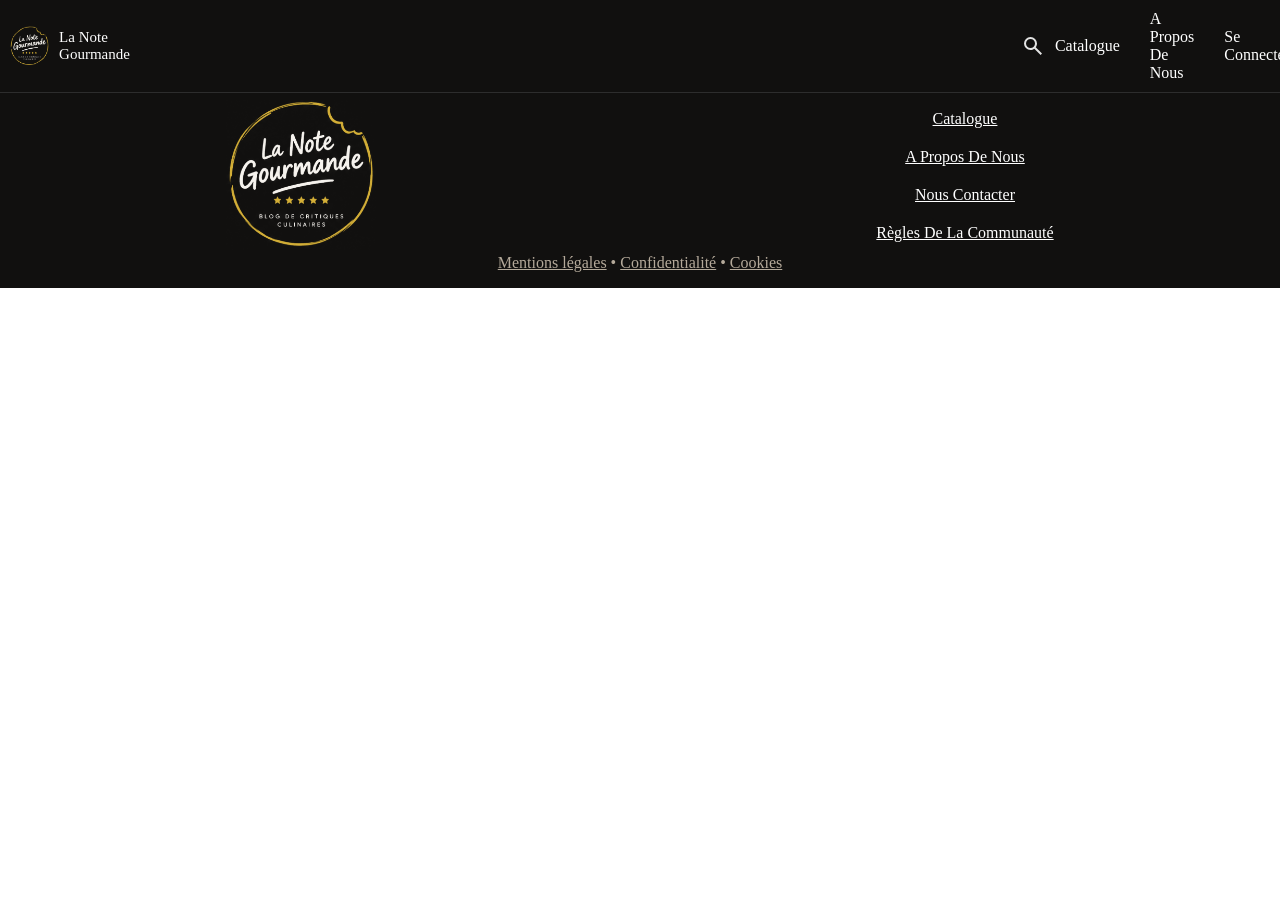
==== commit d2552842: "footer/header" ====
--- a/index.html
+++ b/index.html
@@ -1,81 +1,76 @@
-<!doctype html>
+<!DOCTYPE html>
 <html lang="fr">
+
 <head>
-  <meta charset="utf-8">
-  <meta name="viewport" content="width=device-width, initial-scale=1">
-  <title>La Note Gourmande — Recettes du monde</title>
-  <meta name="description" content="Recettes des cuisines du monde, testées par deux blogueurs, notées et commentées par la communauté.">
-  <link rel="icon" type="image/png" sizes="32x32" href="assets/image/la-note-gourmande-favicon/favicon-32.png">
-  <link rel="apple-touch-icon" href="assets/image/la-note-gourmande-favicon/apple-touch-icon.png">
-  <link rel="stylesheet" href="style.css">
-  <script src="js/site.js"></script>
+    <meta charset="UTF-8">
+    <meta name="viewport" content="width=device-width, initial-scale=1.0">
+    <link rel="shortcut icon" href="assets/image/logo/favicon.ico" type="image/x-icon">
+    <link rel="stylesheet" href="style.css">
+    <title>La Note Gourmande</title>
 </head>
+
 <body>
 
-<a class="lien-evitement" href="#contenu">Aller au contenu</a>
+    <body>
+        <header class="header">
 
-<!-- En-tête commun (plus tard header.php) : même code que sur catalogue.html -->
-<header class="entete">
-  <a href="index.html" class="entete__logo"><img src="assets/image/logo/la-note-gourmande-noir-or_v1.png" alt="La Note Gourmande, accueil" height="48"></a>
-  <nav class="entete__nav" aria-label="Menu principal">
-    <ul>
-      <li><a href="index.html" aria-current="page">Accueil</a></li>
-      <li><a href="catalogue.html">Recettes</a></li>
-      <!-- À ajouter quand les pages existent : Le voyage, Qui sommes-nous ? -->
-    </ul>
-  </nav>
-  <button type="button" class="theme-btn" aria-label="Passer au thème clair">
-      <svg viewBox="0 0 24 24" fill="none" stroke="currentColor" stroke-width="2" aria-hidden="true">
-        <circle cx="12" cy="12" r="9" />
-        <path d="M12 3a9 9 0 0 1 0 18z" fill="currentColor" />
-      </svg>
-    </button>
-    <button type="button" class="burger" aria-label="Ouvrir le menu" aria-haspopup="dialog" aria-controls="menu">☰</button>
-</header>
+            <div class="logo">
+                <a href="#">
+                    <img src="assets/image/logo/la-note-gourmande-noir-or_v2.png">
+                    <p>La Note Gourmande</p>
+                </a>
+            </div>
 
-<dialog id="menu" class="menu" aria-label="Menu principal">
-  <div class="menu__entete">
-    <strong>Menu</strong>
-    <button type="button" class="menu__fermer" aria-label="Fermer le menu">✕</button>
-  </div>
-  <ul>
-    <li><a href="index.html" aria-current="page">Accueil</a></li>
-    <li><a href="catalogue.html">Recettes</a></li>
-  </ul>
-</dialog>
+            <div class="div_separator">
+                <!-- div vide pour espacement correct -->
+            </div>
 
-<main id="contenu" class="conteneur">
+            <div class="search">
+                <img src="assets/image/logo/search_26dp_E3E3E3_FILL0_wght400_GRAD0_opsz24.svg" alt="loupe_recherche">
+            </div>
 
-  <section class="accroche" aria-labelledby="titre-accueil">
-    <h1 id="titre-accueil">Les cuisines du monde, une recette à la fois</h1>
-    <p>Deux blogueurs testent chaque plat avant de le publier. Vous le cuisinez, vous le notez, vous dites ce qu'il faut changer.</p>
-    <a class="btn btn--or" href="catalogue.html">Voir toutes les recettes</a>
-  </section>
+            <input type="checkbox" id="menu-toggle">
 
-  <section aria-labelledby="titre-atouts">
-    <h2 id="titre-atouts" class="sr-only">Pourquoi La Note Gourmande</h2>
-    <ul class="atouts">
-      <li>
-        <h3>Voyager</h3>
-        <p>Des plats de cinq grandes régions du monde, réalisables à la maison.</p>
-      </li>
-      <li>
-        <h3>Choisir</h3>
-        <p>Les notes et les retours de ceux qui l'ont testée disent si la recette est fiable.</p>
-      </li>
-      <li>
-        <h3>Partager</h3>
-        <p>Notez, commentez, et votez pour les commentaires les plus utiles.</p>
-      </li>
-    </ul>
-  </section>
+            <label for="menu-toggle" class="burger">☰</label>
 
-</main>
+            <nav class="nav">
+                <a href="#">Catalogue</a>
+                <a href="#">A Propos De Nous</a>
+                <a href="#">Se Connecter</a>
+            </nav>
 
-<!-- Pied de page commun (plus tard footer.php) -->
-<footer class="pied">
-  <p>© 2026 La Note Gourmande · Recettes du monde</p>
-</footer>
+        </header>
 
-</body>
-</html>
+        <main>
+
+        </main>
+
+        <footer>
+            <div class="footer_div">
+
+                <div class="footer_image">
+                    <img src="assets/image/logo/la-note-gourmande-noir-or_v2.png" alt="logo_la_note_gourmande">
+                </div>
+
+                <div class="footer_lien">
+                    <a href="#">Catalogue</a>
+                    <a href="#">A Propos De Nous</a>
+                    <a href="#">Nous Contacter</a>
+                    <a href="#">Règles De La Communauté</a>
+                </div>
+
+                <hr>
+
+            </div>
+            <div class="footer_mention">
+                <a href="#">Mentions légales</a>
+                <span style="color: #beb3a3f1">•</span>
+                <a href="#">Confidentialité</a>
+                <span style="color: #beb3a3f1">•</span>
+
+                <a href="#">Cookies</a>
+            </div>
+        </footer>
+    </body>
+
+</html>
--- a/style.css
+++ b/style.css
@@ -1,311 +1,175 @@
-/* ==========================================================================
-   La Note Gourmande : feuille de style commune
-   Mobile-first : la base vaut pour 0 à 599 px, puis 600 px et 1024 px.
-   Couleurs, typographie et tailles : cahier des charges, sections 7 et 9.
-   Espacements : échelle en puissances de φ (1,618), base 1 rem.
-   ========================================================================== */
-
-/* Polices auto-hébergées (RGPD, performance), sous-ensemble latin */
-@font-face {
-  font-family: 'Bricolage Grotesque';
-  src: url('assets/fonts/bricolage-grotesque-latin.woff2') format('woff2');
-  font-weight: 600 800;
-  font-display: swap;
-}
-@font-face {
-  font-family: 'DM Sans';
-  src: url('assets/fonts/dm-sans-latin.woff2') format('woff2');
-  font-weight: 400 700;
-  font-display: swap;
+.header {
+    background: #11100f;
+    display: flex;
+    align-items: center;
+    padding: 10px;
+    position: fixed;
+    top: 0;
+    left: 0;
+    width: 100%;
+    border-bottom: 1px solid #2d2d2d;
+    z-index: 1000;
 }
 
-/* ---------- Variables ---------- */
-:root {
-  /* échelle φ */
-  --s-3: .236rem; --s-2: .382rem; --s-1: .618rem;
-  --s0: 1rem;
-  --s1: 1.618rem; --s2: 2.618rem; --s3: 4.236rem; --s4: 6.854rem;
-
-  /* thème sombre : valeurs par défaut. Le thème clair est plus bas ; le bouton de l'en-tête
-     pose data-theme sur <html> (js/site.js), sinon on suit le réglage du système. */
-  color-scheme: dark;
-  --fond: #151412;
-  --surface: #211F1B;
-  --bordure: #3A3630;       /* décoratif */
-  --champ: #8C8478;         /* contour des champs et boutons (3:1 minimum) */
-  --texte: #F5F2EA;
-  --texte-2: #A8A39A;
-  --or: #D8B23C;            /* boutons, éléments actifs */
-  --texte-sur-or: #151412;
-  --or-survol: #F4D46A;
-  --lien: #D8B23C;          /* liens et contour de focus */
-  --lien-survol: #F4D46A;
-  --etoile: #D8B23C;        /* étoiles de note */
-  --focus: #D8B23C;
-  --noir: #151412;
-  --blanc-casse: #F5F2EA;
-  --texte-badge: #151412;
-
-  --cat-fast-food: #AEB8C2;
-  --cat-gastronomique: #D49BC4;
-  --cat-cuisine-maison: #D9B45E;
-  --cat-healthy: #7CC4A0;
-  --cat-desserts-patisserie: #EE8FAE;
-  --cat-en-cas: #E8A27A;
-  --cat-street-food: #94B3E8;
-  --cat-entrees: #86CBD6;
-
-  --rayon: 8px;             /* boutons : 8 px (cahier des charges) */
-  --cible: 2.75rem;         /* zone cliquable minimale : 44 px */
+header div {
+    display: flex;
+    align-items: center;
 }
 
-/* Thème clair : choisi avec le bouton (data-theme="light"), ou réglage du système si le bouton n'a jamais servi.
-   Les deux blocs ci-dessous doivent rester identiques. */
-:root[data-theme="light"] {
-  color-scheme: light;
-  --fond: #FBF8F1;          /* ivoire */
-  --surface: #F2ECDF;       /* parchemin */
-  --bordure: #E0D8C6;       /* sable, décoratif */
-  --texte: #151412;
-  --texte-2: #5E5A53;
-  --lien: #8A6D12;          /* or foncé : liens et contour de focus */
-  --lien-survol: #151412;
-  --etoile: #8A6D12;        /* étoiles : or foncé en clair (l'or pur fait 1,9:1) */
-  --focus: #8A6D12;
-  --texte-badge: #FFFFFF;
 
-  --cat-fast-food: #4A5560;
-  --cat-gastronomique: #5B2A4E;
-  --cat-cuisine-maison: #7A5A12;
-  --cat-healthy: #2F6B4F;
-  --cat-desserts-patisserie: #A8325A;
-  --cat-en-cas: #9C4A1E;
-  --cat-street-food: #2E4A7D;
-  --cat-entrees: #1A5F6B;
-}
-@media (prefers-color-scheme: light) {
-  :root:not([data-theme]) {
-    color-scheme: light;
-    --fond: #FBF8F1;
-    --surface: #F2ECDF;
-    --bordure: #E0D8C6;
-    --texte: #151412;
-    --texte-2: #5E5A53;
-    --lien: #8A6D12;
-    --lien-survol: #151412;
-    --etoile: #8A6D12;
-    --focus: #8A6D12;
-    --texte-badge: #FFFFFF;
 
-    --cat-fast-food: #4A5560;
-    --cat-gastronomique: #5B2A4E;
-    --cat-cuisine-maison: #7A5A12;
-    --cat-healthy: #2F6B4F;
-    --cat-desserts-patisserie: #A8325A;
-    --cat-en-cas: #9C4A1E;
-    --cat-street-food: #2E4A7D;
-    --cat-entrees: #1A5F6B;
-  }
+.logo,
+.logo a {
+    display: flex;
+    align-items: center;
+    text-decoration: none;
+    color: white;
+    font-size: 15px;
+    padding-right: 25px;
 }
 
-/* ---------- Base ---------- */
-*, *::before, *::after { box-sizing: border-box; }
-html { -webkit-text-size-adjust: 100%; }
-body {
-  margin: 0;
-  background: var(--fond);
-  color: var(--texte);
-  font: 400 1.0625rem/1.6 'DM Sans', system-ui, sans-serif;   /* 17 px, interligne 1,6 */
-  min-height: 100vh;
-  display: flex;
-  flex-direction: column;                                     /* le pied de page reste en bas */
-}
-main { flex: 1; }
-img { max-width: 100%; display: block; }
-a { color: var(--lien); text-decoration: underline; text-underline-offset: .15em; }
-a:hover { color: var(--lien-survol); }
-:focus-visible { outline: 3px solid var(--focus); outline-offset: 2px; }
-
-h1, h2, h3 { font-family: 'Bricolage Grotesque', 'DM Sans', system-ui, sans-serif; letter-spacing: -.01em; line-height: 1.272; margin: 0; }
-h1 { font-weight: 800; font-size: 1.875rem; }    /* 30 px mobile */
-h2 { font-weight: 700; font-size: 1.625rem; }    /* 26 px */
-h3 { font-weight: 700; font-size: 1.0625rem; }   /* 17 px */
-
-.sr-only { position: absolute; width: 1px; height: 1px; overflow: hidden; clip: rect(0 0 0 0); white-space: nowrap; }
-.lien-evitement { position: absolute; left: var(--s0); top: var(--s0); z-index: 30; padding: var(--s-1) var(--s0);
-                  border-radius: var(--rayon); background: var(--or); color: var(--texte-sur-or); font-weight: 700; }
-.lien-evitement:not(:focus) { left: -9999px; }
-
-/* ---------- Boutons ---------- */
-.btn { display: inline-flex; align-items: center; justify-content: center; min-height: var(--cible);
-       padding: var(--s-1) var(--s0); border: 2px solid transparent; border-radius: var(--rayon);
-       font-family: inherit; font-size: 1rem; font-weight: 700; line-height: 1.2; text-decoration: none; cursor: pointer; }
-.btn--or { background: var(--or); color: var(--texte-sur-or); }
-.btn--or:hover { background: var(--or-survol); color: var(--texte-sur-or); }
-.btn--contour { background: transparent; border-color: currentColor; color: var(--texte); }
-.btn--contour:hover { background: var(--surface); color: var(--texte); }
-
-/* ---------- En-tête (toujours sombre : les logos sont faits pour fond noir) ---------- */
-.entete { display: flex; align-items: center; gap: var(--s-1); padding: var(--s-1) var(--s0);
-          background: var(--noir); color: var(--blanc-casse); }
-.entete a { color: var(--blanc-casse); text-decoration: none; }
-.entete a:hover { color: var(--or-survol); }
-.entete :focus-visible { outline-color: var(--or); }
-.entete__logo { margin-right: auto; display: block; }
-.entete__logo img { height: 3rem; width: auto; }
-.entete__nav { display: none; }
-.entete__nav ul { list-style: none; margin: 0; padding: 0; display: flex; gap: var(--s1); }
-.entete__nav a { display: inline-flex; align-items: center; min-height: var(--cible); font-weight: 500; }
-.entete__nav [aria-current="page"] { color: var(--or); font-weight: 700; }
-.entete__loupe, .burger, .theme-btn { display: grid; place-items: center; width: var(--cible); height: var(--cible);
-                          border: 0; border-radius: var(--rayon); background: transparent; color: inherit;
-                          font: inherit; font-size: 1.5rem; cursor: pointer; }
-.entete__loupe:hover, .burger:hover, .theme-btn:hover { color: var(--or-survol); }
-/* Bouton de thème : disque coupé en deux, qui tourne d'un demi-tour en thème clair. Inutile sans JavaScript. */
-.theme-btn { display: none; }
-.js .theme-btn { display: grid; }
-.theme-btn svg { width: 1.375rem; height: 1.375rem; transition: transform .3s; }
-:root[data-theme="light"] .theme-btn svg { transform: rotate(180deg); }
-@media (prefers-reduced-motion: reduce) { .theme-btn svg { transition: none; } }
-
-/* Menu mobile (élément <dialog>) */
-.menu { width: min(100% - 2 * var(--s0), 24rem); margin: var(--s0) var(--s0) auto auto; padding: var(--s1);
-        border: 1px solid var(--bordure); border-radius: var(--rayon); background: var(--fond); color: var(--texte); }
-.menu::backdrop { background: rgb(21 20 18 / .6); }
-.menu__entete { display: flex; align-items: center; justify-content: space-between; margin-bottom: var(--s0); }
-.menu__fermer { display: grid; place-items: center; width: var(--cible); height: var(--cible); border: 0;
-                background: transparent; color: inherit; font-size: 1.25rem; cursor: pointer; }
-.menu ul { list-style: none; margin: 0; padding: 0; }
-.menu a { display: flex; align-items: center; min-height: var(--cible); color: var(--texte); font-weight: 500; }
-.menu [aria-current="page"] { font-weight: 700; color: var(--lien); }
-
-/* ---------- Mise en page ---------- */
-.conteneur { display: flex; flex-direction: column; gap: var(--s1); padding: var(--s1) var(--s0) var(--s2); }
-
-.fil-ariane ol { list-style: none; margin: 0; padding: 0; display: flex; flex-wrap: wrap; gap: var(--s-2);
-                 font-size: .875rem; color: var(--texte-2); }
-.fil-ariane li + li::before { content: "/"; margin-right: var(--s-2); }
-.fil-ariane li { display: flex; align-items: center; }
-.fil-ariane a { display: inline-flex; align-items: center; min-height: var(--cible); }
-.compteur { margin: var(--s-2) 0 0; color: var(--texte-2); }
-
-/* ---------- Recherche, tri, filtres actifs ---------- */
-.recherche { display: flex; gap: var(--s-1); }
-.recherche input { flex: 1; min-height: 3rem; padding: 0 var(--s0); border: 1px solid var(--champ);
-                   border-radius: var(--rayon); font: inherit; background: var(--surface); color: var(--texte); }
-.recherche .btn { display: none; }                /* sur mobile, Entrée suffit */
-
-.outils { display: flex; gap: var(--s-1); margin-top: var(--s-1); }
-.outils > * { flex: 1; }
-.btn-filtres { display: none; }                   /* inutile sans JavaScript : le panneau est alors affiché */
-.js .btn-filtres { display: inline-flex; }
-.btn-filtres span { margin-left: var(--s-2); }
-.disposition { margin-top: var(--s0); }
-.tri select { width: 100%; min-height: var(--cible); padding: 0 var(--s0); border: 1px solid var(--champ);
-              border-radius: var(--rayon); font: inherit; background: var(--surface); color: var(--texte); }
-
-.filtres-actifs { list-style: none; margin: var(--s-1) 0 0; padding: 0; display: flex; flex-wrap: wrap; gap: var(--s-1); }
-.filtres-actifs a { display: inline-flex; align-items: center; gap: var(--s-2); min-height: var(--cible);
-                    padding: 0 var(--s0); border: 1px solid var(--texte); border-radius: var(--rayon);
-                    color: var(--texte); font-size: .875rem; text-decoration: none; }
-.filtres-actifs a:hover { background: var(--surface); color: var(--texte); }
-
-/* ---------- Panneau de filtres ---------- */
-.filtres { margin-top: var(--s0); padding: var(--s0); border-radius: var(--rayon); background: var(--surface); }
-.filtres__entete { display: flex; align-items: center; justify-content: space-between; }
-.filtres__fermer { display: none; place-items: center; width: var(--cible); height: var(--cible); border: 0;
-                   background: transparent; color: inherit; font-size: 1.25rem; cursor: pointer; }
-.filtres fieldset { border: 0; border-top: 1px solid var(--bordure); margin: 0; padding: var(--s0) 0; }
-.filtres legend { float: left; width: 100%; font-weight: 700; padding: 0 0 var(--s-1); }   /* float : le titre ne chevauche plus le filet */
-.filtres legend + * { clear: both; }
-.filtres label { display: flex; align-items: center; gap: var(--s-1); min-height: var(--cible); }
-.filtres input { width: 1.25rem; height: 1.25rem; flex: none; accent-color: var(--lien); }
-.filtres__actions { display: flex; flex-wrap: wrap; gap: var(--s-1); padding-top: var(--s0); }
-.filtres__actions .btn { flex: 1 1 auto; }
-
-/* Avec JavaScript, sur mobile et tablette : panneau plein écran, fermé par défaut */
-.js .filtres { position: fixed; inset: 0; z-index: 10; margin: 0; overflow-y: auto; border-radius: 0;
-               background: var(--fond); display: none; }
-.js .filtres.est-ouvert { display: block; }
-.js .filtres__fermer { display: grid; }
-.js .filtres__actions { position: sticky; bottom: 0; background: var(--fond); padding: var(--s0) 0; }
-
-/* ---------- Résultats : liste compacte (vignette + texte) ---------- */
-.grille { list-style: none; margin: 0; padding: 0; display: flex; flex-direction: column; gap: var(--s0); }
-.carte { position: relative; display: grid; grid-template-columns: 7rem 1fr; gap: var(--s0); align-items: center; }
-.photo { aspect-ratio: 4 / 3; border-radius: var(--s-1); background: linear-gradient(135deg, var(--surface), var(--bordure)); }
-.carte__titre { margin: var(--s-2) 0; }
-.carte__titre a { color: inherit; text-decoration: none; }
-.carte__titre a::after { content: ""; position: absolute; inset: 0; }   /* toute la carte est cliquable */
-.carte:hover .carte__titre a { text-decoration: underline; }
-.carte__meta { margin: 0; font-size: .875rem; color: var(--texte-2); }
-.carte__note { display: block; }
-.etoiles { color: var(--etoile); letter-spacing: .05em; }
-.badge { display: inline-flex; align-items: center; gap: var(--s-2); padding: 0 var(--s-1); border-radius: var(--s-1);
-         font-size: .875rem; font-weight: 700; line-height: 1.5; background: var(--cat, var(--texte-2)); color: var(--texte-badge); }
-.badge svg { width: 1em; height: 1em; flex: none; }
-.badge[data-cat="fast-food"] { --cat: var(--cat-fast-food); }
-.badge[data-cat="gastronomique"] { --cat: var(--cat-gastronomique); }
-.badge[data-cat="cuisine-maison"] { --cat: var(--cat-cuisine-maison); }
-.badge[data-cat="healthy"] { --cat: var(--cat-healthy); }
-.badge[data-cat="desserts-patisserie"] { --cat: var(--cat-desserts-patisserie); }
-.badge[data-cat="en-cas"] { --cat: var(--cat-en-cas); }
-.badge[data-cat="street-food"] { --cat: var(--cat-street-food); }
-.badge[data-cat="entrees"] { --cat: var(--cat-entrees); }
-
-.pagination { margin-top: var(--s1); }
-.pagination ol { list-style: none; margin: 0; padding: 0; display: flex; justify-content: center; gap: var(--s-1); }
-.pagination a { display: grid; place-items: center; min-width: var(--cible); height: var(--cible); border-radius: var(--rayon);
-                color: var(--texte); text-decoration: none; }
-.pagination a:hover { background: var(--surface); }
-.pagination [aria-current="page"] { background: var(--or); color: var(--texte-sur-or); font-weight: 700; }
-
-/* ---------- Accueil ---------- */
-.accroche { display: flex; flex-direction: column; align-items: flex-start; gap: var(--s0); padding: var(--s2) 0; }
-.accroche p { margin: 0; max-width: 36rem; font-size: 1.272rem; }
-.atouts { list-style: none; margin: 0; padding: 0; display: grid; gap: var(--s0); }
-.atouts li { padding: var(--s0); border-radius: var(--rayon); background: var(--surface); }
-.atouts p { margin: var(--s-2) 0 0; color: var(--texte-2); }
-
-/* ---------- Pied de page ---------- */
-.pied { padding: var(--s1) var(--s0); background: var(--surface); color: var(--texte-2); font-size: .875rem; }
-.pied p { margin: 0; }
-
-/* ==========================================================================
-   TABLETTE (600 px et plus) : cartes en grille de 2
-   ========================================================================== */
-@media (min-width: 600px) {
-  .conteneur { padding: var(--s2) var(--s1) var(--s3); }
-  .grille { display: grid; grid-template-columns: repeat(2, minmax(0, 1fr)); gap: var(--s1); }
-  .carte { grid-template-columns: 1fr; align-items: start; gap: var(--s-1); }
-  .carte__titre { font-size: 1.375rem; }          /* H3 : 22 px */
-  h3 { font-size: 1.375rem; }
-  .atouts { grid-template-columns: repeat(3, minmax(0, 1fr)); }
+.logo img {
+    width: 40px;
+    height: 40px;
+    border-radius: 50%;
+    margin-right: 10px;
 }
 
-/* ==========================================================================
-   DESKTOP (1024 px et plus) : filtres en colonne, 3 cartes par ligne
-   ========================================================================== */
-@media (min-width: 1024px) {
-  h1 { font-size: 3.125rem; }                     /* 50 px */
-  h2 { font-size: 2.25rem; }                      /* 36 px */
-  /* en-tête et pied de page alignés sur la colonne de contenu (75 rem) */
-  .entete { padding-inline: max(var(--s1), calc((100% - 75rem) / 2 + var(--s1))); }
-  .pied { padding-inline: max(var(--s1), calc((100% - 75rem) / 2 + var(--s1))); }
-  .entete__nav { display: block; }
-  .entete__loupe { display: none; }               /* le champ de recherche est déjà visible */
-  .burger { display: none; }
-  .conteneur { max-width: 75rem; margin: 0 auto; padding: var(--s2) var(--s1) var(--s3); }
-  .recherche { max-width: 32.5rem; }
-  .recherche .btn { display: inline-flex; }
-  .btn-filtres, .js .btn-filtres { display: none; }   /* le panneau est toujours visible */
-  .outils { max-width: 20rem; }
-  /* colonne des filtres : 1 pour 2,618 (φ²) de résultats */
-  .disposition { display: grid; grid-template-columns: 1fr 2.618fr; gap: var(--s2); align-items: start; margin-top: var(--s0); }
-  .filtres, .js .filtres { margin-top: 0; }
-  .js .filtres { position: static; display: block; padding: var(--s1); border-radius: var(--rayon); background: var(--surface); }
-  .js .filtres__fermer { display: none; }
-  .js .filtres__actions { position: static; background: none; padding: var(--s0) 0 0; }
-  .grille { grid-template-columns: repeat(3, minmax(0, 1fr)); }
-  .accroche { padding: var(--s3) 0; }
+#menu-toggle {
+    display: none;
 }
+
+.burger {
+    display: block;
+    padding-left: 10px;
+    color: white;
+    font-size: 28px;
+    cursor: pointer;
+}
+
+.nav {
+    position: absolute;
+    top: 100%;
+    left: 0;
+    width: 100%;
+    background: #1a1a1a;
+    display: flex;
+    flex-direction: column;
+    align-items: center;
+    gap: 20px;
+    max-height: 0;
+    overflow: hidden;
+    transition: 0.3s;
+    text-decoration: none;
+    color: white;
+}
+
+.nav a {
+    text-decoration: none;
+    color: white;
+}
+
+#menu-toggle:checked~.nav {
+    max-height: 300px;
+    padding: 20px 0;
+}
+
+.profile img {
+    width: 40px;
+    height: 40px;
+    border-radius: 50%;
+    object-fit: cover;
+    border: 2px solid #D4AF37;
+}
+
+footer {
+    background: #11100f;
+    display: flex;
+    flex-direction: column;
+    align-items: center;
+    padding: 1rem 0;
+    position: fixed;
+    top: 0;
+    left: 0;
+    width: 100%;
+
+}
+
+footer img {
+    width: 150px;
+    height: 150px;
+}
+
+
+footer a {
+    color: white;
+    margin: 10px 0 10px 0;
+}
+
+hr {
+    width: 85%;
+    margin: 20px auto;
+    border: none;
+    height: 1px;
+    background-color: #615b53;
+    /* Applique une couleur grise moderne */
+}
+
+.footer_mention a {
+    color: #beb3a3f1;
+    padding-bottom: 2rem;
+}
+
+@media screen and (min-width: 1024px) {
+
+    /* On cache le bouton burger */
+    .burger {
+        display: none;
+    }
+
+    /* On cache la checkbox */
+    #menu-toggle {
+        display: none;
+    }
+
+    .search {
+        padding-right: 10px;
+    }
+
+    .nav {
+        position: static;
+        display: flex;
+        flex-direction: row;
+        justify-content: center;
+        max-height: none;
+        overflow: visible;
+        background: transparent;
+        padding: 0;
+        gap: 30px;
+        width: auto;
+    }
+
+    .div_separator {
+        width: 1200px;
+    }
+
+    hr{
+        display: none;
+    }
+
+    footer{
+        padding-top: 100px;
+    }
+    .footer_div{
+        display: flex;
+        flex-direction: row;
+        gap: 500px;
+    }
+
+    .footer_lien {
+        display: flex;
+        flex-direction: column;
+        align-items: center;
+
+    }
+}
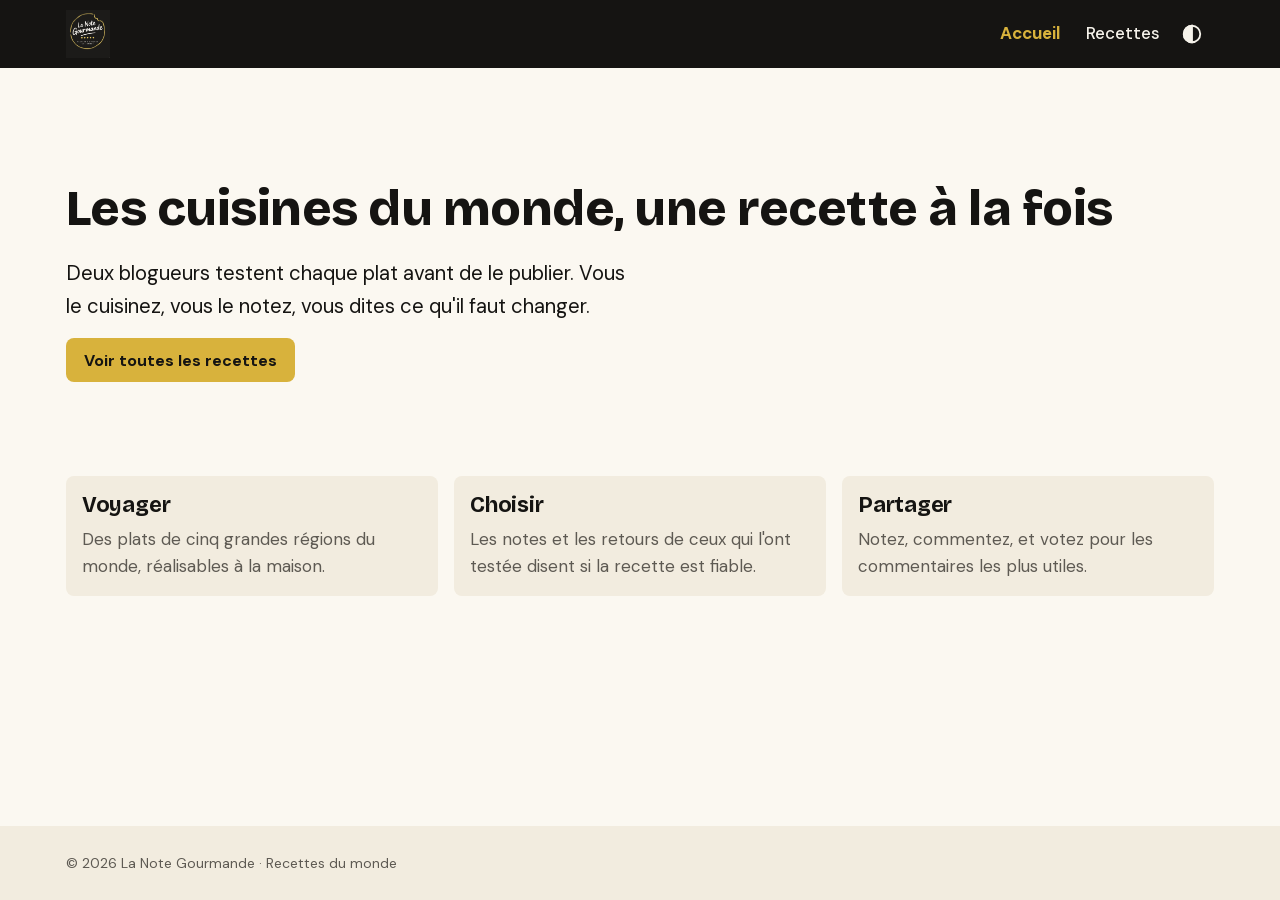
==== commit 031b3fcc: "Merge pull request #4 from thierrybwuzure/theme-toggle Thèmes clair et sombre avec bouton dans l'en-" ====
--- a/index.html
+++ b/index.html
@@ -1,76 +1,81 @@
-<!DOCTYPE html>
+<!doctype html>
 <html lang="fr">
-
 <head>
-    <meta charset="UTF-8">
-    <meta name="viewport" content="width=device-width, initial-scale=1.0">
-    <link rel="shortcut icon" href="assets/image/logo/favicon.ico" type="image/x-icon">
-    <link rel="stylesheet" href="style.css">
-    <title>La Note Gourmande</title>
+  <meta charset="utf-8">
+  <meta name="viewport" content="width=device-width, initial-scale=1">
+  <title>La Note Gourmande — Recettes du monde</title>
+  <meta name="description" content="Recettes des cuisines du monde, testées par deux blogueurs, notées et commentées par la communauté.">
+  <link rel="icon" type="image/png" sizes="32x32" href="assets/image/la-note-gourmande-favicon/favicon-32.png">
+  <link rel="apple-touch-icon" href="assets/image/la-note-gourmande-favicon/apple-touch-icon.png">
+  <link rel="stylesheet" href="style.css">
+  <script src="js/site.js"></script>
 </head>
-
 <body>
 
-    <body>
-        <header class="header">
+<a class="lien-evitement" href="#contenu">Aller au contenu</a>
 
-            <div class="logo">
-                <a href="#">
-                    <img src="assets/image/logo/la-note-gourmande-noir-or_v2.png">
-                    <p>La Note Gourmande</p>
-                </a>
-            </div>
+<!-- En-tête commun (plus tard header.php) : même code que sur catalogue.html -->
+<header class="entete">
+  <a href="index.html" class="entete__logo"><img src="assets/image/logo/la-note-gourmande-noir-or_v1.png" alt="La Note Gourmande, accueil" height="48"></a>
+  <nav class="entete__nav" aria-label="Menu principal">
+    <ul>
+      <li><a href="index.html" aria-current="page">Accueil</a></li>
+      <li><a href="catalogue.html">Recettes</a></li>
+      <!-- À ajouter quand les pages existent : Le voyage, Qui sommes-nous ? -->
+    </ul>
+  </nav>
+  <button type="button" class="theme-btn" aria-label="Passer au thème clair">
+      <svg viewBox="0 0 24 24" fill="none" stroke="currentColor" stroke-width="2" aria-hidden="true">
+        <circle cx="12" cy="12" r="9" />
+        <path d="M12 3a9 9 0 0 1 0 18z" fill="currentColor" />
+      </svg>
+    </button>
+    <button type="button" class="burger" aria-label="Ouvrir le menu" aria-haspopup="dialog" aria-controls="menu">☰</button>
+</header>
 
-            <div class="div_separator">
-                <!-- div vide pour espacement correct -->
-            </div>
+<dialog id="menu" class="menu" aria-label="Menu principal">
+  <div class="menu__entete">
+    <strong>Menu</strong>
+    <button type="button" class="menu__fermer" aria-label="Fermer le menu">✕</button>
+  </div>
+  <ul>
+    <li><a href="index.html" aria-current="page">Accueil</a></li>
+    <li><a href="catalogue.html">Recettes</a></li>
+  </ul>
+</dialog>
 
-            <div class="search">
-                <img src="assets/image/logo/search_26dp_E3E3E3_FILL0_wght400_GRAD0_opsz24.svg" alt="loupe_recherche">
-            </div>
+<main id="contenu" class="conteneur">
 
-            <input type="checkbox" id="menu-toggle">
+  <section class="accroche" aria-labelledby="titre-accueil">
+    <h1 id="titre-accueil">Les cuisines du monde, une recette à la fois</h1>
+    <p>Deux blogueurs testent chaque plat avant de le publier. Vous le cuisinez, vous le notez, vous dites ce qu'il faut changer.</p>
+    <a class="btn btn--or" href="catalogue.html">Voir toutes les recettes</a>
+  </section>
 
-            <label for="menu-toggle" class="burger">☰</label>
+  <section aria-labelledby="titre-atouts">
+    <h2 id="titre-atouts" class="sr-only">Pourquoi La Note Gourmande</h2>
+    <ul class="atouts">
+      <li>
+        <h3>Voyager</h3>
+        <p>Des plats de cinq grandes régions du monde, réalisables à la maison.</p>
+      </li>
+      <li>
+        <h3>Choisir</h3>
+        <p>Les notes et les retours de ceux qui l'ont testée disent si la recette est fiable.</p>
+      </li>
+      <li>
+        <h3>Partager</h3>
+        <p>Notez, commentez, et votez pour les commentaires les plus utiles.</p>
+      </li>
+    </ul>
+  </section>
 
-            <nav class="nav">
-                <a href="#">Catalogue</a>
-                <a href="#">A Propos De Nous</a>
-                <a href="#">Se Connecter</a>
-            </nav>
+</main>
 
-        </header>
+<!-- Pied de page commun (plus tard footer.php) -->
+<footer class="pied">
+  <p>© 2026 La Note Gourmande · Recettes du monde</p>
+</footer>
 
-        <main>
-
-        </main>
-
-        <footer>
-            <div class="footer_div">
-
-                <div class="footer_image">
-                    <img src="assets/image/logo/la-note-gourmande-noir-or_v2.png" alt="logo_la_note_gourmande">
-                </div>
-
-                <div class="footer_lien">
-                    <a href="#">Catalogue</a>
-                    <a href="#">A Propos De Nous</a>
-                    <a href="#">Nous Contacter</a>
-                    <a href="#">Règles De La Communauté</a>
-                </div>
-
-                <hr>
-
-            </div>
-            <div class="footer_mention">
-                <a href="#">Mentions légales</a>
-                <span style="color: #beb3a3f1">•</span>
-                <a href="#">Confidentialité</a>
-                <span style="color: #beb3a3f1">•</span>
-
-                <a href="#">Cookies</a>
-            </div>
-        </footer>
-    </body>
-
-</html>+</body>
+</html>
--- a/style.css
+++ b/style.css
@@ -1,175 +1,311 @@
-.header {
-    background: #11100f;
-    display: flex;
-    align-items: center;
-    padding: 10px;
-    position: fixed;
-    top: 0;
-    left: 0;
-    width: 100%;
-    border-bottom: 1px solid #2d2d2d;
-    z-index: 1000;
-}
-
-header div {
-    display: flex;
-    align-items: center;
-}
-
-
-
-.logo,
-.logo a {
-    display: flex;
-    align-items: center;
-    text-decoration: none;
-    color: white;
-    font-size: 15px;
-    padding-right: 25px;
-}
-
-.logo img {
-    width: 40px;
-    height: 40px;
-    border-radius: 50%;
-    margin-right: 10px;
-}
-
-#menu-toggle {
-    display: none;
-}
-
-.burger {
-    display: block;
-    padding-left: 10px;
-    color: white;
-    font-size: 28px;
-    cursor: pointer;
-}
-
-.nav {
-    position: absolute;
-    top: 100%;
-    left: 0;
-    width: 100%;
-    background: #1a1a1a;
-    display: flex;
-    flex-direction: column;
-    align-items: center;
-    gap: 20px;
-    max-height: 0;
-    overflow: hidden;
-    transition: 0.3s;
-    text-decoration: none;
-    color: white;
-}
-
-.nav a {
-    text-decoration: none;
-    color: white;
-}
-
-#menu-toggle:checked~.nav {
-    max-height: 300px;
-    padding: 20px 0;
-}
-
-.profile img {
-    width: 40px;
-    height: 40px;
-    border-radius: 50%;
-    object-fit: cover;
-    border: 2px solid #D4AF37;
-}
-
-footer {
-    background: #11100f;
-    display: flex;
-    flex-direction: column;
-    align-items: center;
-    padding: 1rem 0;
-    position: fixed;
-    top: 0;
-    left: 0;
-    width: 100%;
-
-}
-
-footer img {
-    width: 150px;
-    height: 150px;
-}
-
-
-footer a {
-    color: white;
-    margin: 10px 0 10px 0;
-}
-
-hr {
-    width: 85%;
-    margin: 20px auto;
-    border: none;
-    height: 1px;
-    background-color: #615b53;
-    /* Applique une couleur grise moderne */
-}
-
-.footer_mention a {
-    color: #beb3a3f1;
-    padding-bottom: 2rem;
-}
-
-@media screen and (min-width: 1024px) {
-
-    /* On cache le bouton burger */
-    .burger {
-        display: none;
-    }
-
-    /* On cache la checkbox */
-    #menu-toggle {
-        display: none;
-    }
-
-    .search {
-        padding-right: 10px;
-    }
-
-    .nav {
-        position: static;
-        display: flex;
-        flex-direction: row;
-        justify-content: center;
-        max-height: none;
-        overflow: visible;
-        background: transparent;
-        padding: 0;
-        gap: 30px;
-        width: auto;
-    }
-
-    .div_separator {
-        width: 1200px;
-    }
-
-    hr{
-        display: none;
-    }
-
-    footer{
-        padding-top: 100px;
-    }
-    .footer_div{
-        display: flex;
-        flex-direction: row;
-        gap: 500px;
-    }
-
-    .footer_lien {
-        display: flex;
-        flex-direction: column;
-        align-items: center;
-
-    }
-}+/* ==========================================================================
+   La Note Gourmande : feuille de style commune
+   Mobile-first : la base vaut pour 0 à 599 px, puis 600 px et 1024 px.
+   Couleurs, typographie et tailles : cahier des charges, sections 7 et 9.
+   Espacements : échelle en puissances de φ (1,618), base 1 rem.
+   ========================================================================== */
+
+/* Polices auto-hébergées (RGPD, performance), sous-ensemble latin */
+@font-face {
+  font-family: 'Bricolage Grotesque';
+  src: url('assets/fonts/bricolage-grotesque-latin.woff2') format('woff2');
+  font-weight: 600 800;
+  font-display: swap;
+}
+@font-face {
+  font-family: 'DM Sans';
+  src: url('assets/fonts/dm-sans-latin.woff2') format('woff2');
+  font-weight: 400 700;
+  font-display: swap;
+}
+
+/* ---------- Variables ---------- */
+:root {
+  /* échelle φ */
+  --s-3: .236rem; --s-2: .382rem; --s-1: .618rem;
+  --s0: 1rem;
+  --s1: 1.618rem; --s2: 2.618rem; --s3: 4.236rem; --s4: 6.854rem;
+
+  /* thème sombre : valeurs par défaut. Le thème clair est plus bas ; le bouton de l'en-tête
+     pose data-theme sur <html> (js/site.js), sinon on suit le réglage du système. */
+  color-scheme: dark;
+  --fond: #151412;
+  --surface: #211F1B;
+  --bordure: #3A3630;       /* décoratif */
+  --champ: #8C8478;         /* contour des champs et boutons (3:1 minimum) */
+  --texte: #F5F2EA;
+  --texte-2: #A8A39A;
+  --or: #D8B23C;            /* boutons, éléments actifs */
+  --texte-sur-or: #151412;
+  --or-survol: #F4D46A;
+  --lien: #D8B23C;          /* liens et contour de focus */
+  --lien-survol: #F4D46A;
+  --etoile: #D8B23C;        /* étoiles de note */
+  --focus: #D8B23C;
+  --noir: #151412;
+  --blanc-casse: #F5F2EA;
+  --texte-badge: #151412;
+
+  --cat-fast-food: #AEB8C2;
+  --cat-gastronomique: #D49BC4;
+  --cat-cuisine-maison: #D9B45E;
+  --cat-healthy: #7CC4A0;
+  --cat-desserts-patisserie: #EE8FAE;
+  --cat-en-cas: #E8A27A;
+  --cat-street-food: #94B3E8;
+  --cat-entrees: #86CBD6;
+
+  --rayon: 8px;             /* boutons : 8 px (cahier des charges) */
+  --cible: 2.75rem;         /* zone cliquable minimale : 44 px */
+}
+
+/* Thème clair : choisi avec le bouton (data-theme="light"), ou réglage du système si le bouton n'a jamais servi.
+   Les deux blocs ci-dessous doivent rester identiques. */
+:root[data-theme="light"] {
+  color-scheme: light;
+  --fond: #FBF8F1;          /* ivoire */
+  --surface: #F2ECDF;       /* parchemin */
+  --bordure: #E0D8C6;       /* sable, décoratif */
+  --texte: #151412;
+  --texte-2: #5E5A53;
+  --lien: #8A6D12;          /* or foncé : liens et contour de focus */
+  --lien-survol: #151412;
+  --etoile: #8A6D12;        /* étoiles : or foncé en clair (l'or pur fait 1,9:1) */
+  --focus: #8A6D12;
+  --texte-badge: #FFFFFF;
+
+  --cat-fast-food: #4A5560;
+  --cat-gastronomique: #5B2A4E;
+  --cat-cuisine-maison: #7A5A12;
+  --cat-healthy: #2F6B4F;
+  --cat-desserts-patisserie: #A8325A;
+  --cat-en-cas: #9C4A1E;
+  --cat-street-food: #2E4A7D;
+  --cat-entrees: #1A5F6B;
+}
+@media (prefers-color-scheme: light) {
+  :root:not([data-theme]) {
+    color-scheme: light;
+    --fond: #FBF8F1;
+    --surface: #F2ECDF;
+    --bordure: #E0D8C6;
+    --texte: #151412;
+    --texte-2: #5E5A53;
+    --lien: #8A6D12;
+    --lien-survol: #151412;
+    --etoile: #8A6D12;
+    --focus: #8A6D12;
+    --texte-badge: #FFFFFF;
+
+    --cat-fast-food: #4A5560;
+    --cat-gastronomique: #5B2A4E;
+    --cat-cuisine-maison: #7A5A12;
+    --cat-healthy: #2F6B4F;
+    --cat-desserts-patisserie: #A8325A;
+    --cat-en-cas: #9C4A1E;
+    --cat-street-food: #2E4A7D;
+    --cat-entrees: #1A5F6B;
+  }
+}
+
+/* ---------- Base ---------- */
+*, *::before, *::after { box-sizing: border-box; }
+html { -webkit-text-size-adjust: 100%; }
+body {
+  margin: 0;
+  background: var(--fond);
+  color: var(--texte);
+  font: 400 1.0625rem/1.6 'DM Sans', system-ui, sans-serif;   /* 17 px, interligne 1,6 */
+  min-height: 100vh;
+  display: flex;
+  flex-direction: column;                                     /* le pied de page reste en bas */
+}
+main { flex: 1; }
+img { max-width: 100%; display: block; }
+a { color: var(--lien); text-decoration: underline; text-underline-offset: .15em; }
+a:hover { color: var(--lien-survol); }
+:focus-visible { outline: 3px solid var(--focus); outline-offset: 2px; }
+
+h1, h2, h3 { font-family: 'Bricolage Grotesque', 'DM Sans', system-ui, sans-serif; letter-spacing: -.01em; line-height: 1.272; margin: 0; }
+h1 { font-weight: 800; font-size: 1.875rem; }    /* 30 px mobile */
+h2 { font-weight: 700; font-size: 1.625rem; }    /* 26 px */
+h3 { font-weight: 700; font-size: 1.0625rem; }   /* 17 px */
+
+.sr-only { position: absolute; width: 1px; height: 1px; overflow: hidden; clip: rect(0 0 0 0); white-space: nowrap; }
+.lien-evitement { position: absolute; left: var(--s0); top: var(--s0); z-index: 30; padding: var(--s-1) var(--s0);
+                  border-radius: var(--rayon); background: var(--or); color: var(--texte-sur-or); font-weight: 700; }
+.lien-evitement:not(:focus) { left: -9999px; }
+
+/* ---------- Boutons ---------- */
+.btn { display: inline-flex; align-items: center; justify-content: center; min-height: var(--cible);
+       padding: var(--s-1) var(--s0); border: 2px solid transparent; border-radius: var(--rayon);
+       font-family: inherit; font-size: 1rem; font-weight: 700; line-height: 1.2; text-decoration: none; cursor: pointer; }
+.btn--or { background: var(--or); color: var(--texte-sur-or); }
+.btn--or:hover { background: var(--or-survol); color: var(--texte-sur-or); }
+.btn--contour { background: transparent; border-color: currentColor; color: var(--texte); }
+.btn--contour:hover { background: var(--surface); color: var(--texte); }
+
+/* ---------- En-tête (toujours sombre : les logos sont faits pour fond noir) ---------- */
+.entete { display: flex; align-items: center; gap: var(--s-1); padding: var(--s-1) var(--s0);
+          background: var(--noir); color: var(--blanc-casse); }
+.entete a { color: var(--blanc-casse); text-decoration: none; }
+.entete a:hover { color: var(--or-survol); }
+.entete :focus-visible { outline-color: var(--or); }
+.entete__logo { margin-right: auto; display: block; }
+.entete__logo img { height: 3rem; width: auto; }
+.entete__nav { display: none; }
+.entete__nav ul { list-style: none; margin: 0; padding: 0; display: flex; gap: var(--s1); }
+.entete__nav a { display: inline-flex; align-items: center; min-height: var(--cible); font-weight: 500; }
+.entete__nav [aria-current="page"] { color: var(--or); font-weight: 700; }
+.entete__loupe, .burger, .theme-btn { display: grid; place-items: center; width: var(--cible); height: var(--cible);
+                          border: 0; border-radius: var(--rayon); background: transparent; color: inherit;
+                          font: inherit; font-size: 1.5rem; cursor: pointer; }
+.entete__loupe:hover, .burger:hover, .theme-btn:hover { color: var(--or-survol); }
+/* Bouton de thème : disque coupé en deux, qui tourne d'un demi-tour en thème clair. Inutile sans JavaScript. */
+.theme-btn { display: none; }
+.js .theme-btn { display: grid; }
+.theme-btn svg { width: 1.375rem; height: 1.375rem; transition: transform .3s; }
+:root[data-theme="light"] .theme-btn svg { transform: rotate(180deg); }
+@media (prefers-reduced-motion: reduce) { .theme-btn svg { transition: none; } }
+
+/* Menu mobile (élément <dialog>) */
+.menu { width: min(100% - 2 * var(--s0), 24rem); margin: var(--s0) var(--s0) auto auto; padding: var(--s1);
+        border: 1px solid var(--bordure); border-radius: var(--rayon); background: var(--fond); color: var(--texte); }
+.menu::backdrop { background: rgb(21 20 18 / .6); }
+.menu__entete { display: flex; align-items: center; justify-content: space-between; margin-bottom: var(--s0); }
+.menu__fermer { display: grid; place-items: center; width: var(--cible); height: var(--cible); border: 0;
+                background: transparent; color: inherit; font-size: 1.25rem; cursor: pointer; }
+.menu ul { list-style: none; margin: 0; padding: 0; }
+.menu a { display: flex; align-items: center; min-height: var(--cible); color: var(--texte); font-weight: 500; }
+.menu [aria-current="page"] { font-weight: 700; color: var(--lien); }
+
+/* ---------- Mise en page ---------- */
+.conteneur { display: flex; flex-direction: column; gap: var(--s1); padding: var(--s1) var(--s0) var(--s2); }
+
+.fil-ariane ol { list-style: none; margin: 0; padding: 0; display: flex; flex-wrap: wrap; gap: var(--s-2);
+                 font-size: .875rem; color: var(--texte-2); }
+.fil-ariane li + li::before { content: "/"; margin-right: var(--s-2); }
+.fil-ariane li { display: flex; align-items: center; }
+.fil-ariane a { display: inline-flex; align-items: center; min-height: var(--cible); }
+.compteur { margin: var(--s-2) 0 0; color: var(--texte-2); }
+
+/* ---------- Recherche, tri, filtres actifs ---------- */
+.recherche { display: flex; gap: var(--s-1); }
+.recherche input { flex: 1; min-height: 3rem; padding: 0 var(--s0); border: 1px solid var(--champ);
+                   border-radius: var(--rayon); font: inherit; background: var(--surface); color: var(--texte); }
+.recherche .btn { display: none; }                /* sur mobile, Entrée suffit */
+
+.outils { display: flex; gap: var(--s-1); margin-top: var(--s-1); }
+.outils > * { flex: 1; }
+.btn-filtres { display: none; }                   /* inutile sans JavaScript : le panneau est alors affiché */
+.js .btn-filtres { display: inline-flex; }
+.btn-filtres span { margin-left: var(--s-2); }
+.disposition { margin-top: var(--s0); }
+.tri select { width: 100%; min-height: var(--cible); padding: 0 var(--s0); border: 1px solid var(--champ);
+              border-radius: var(--rayon); font: inherit; background: var(--surface); color: var(--texte); }
+
+.filtres-actifs { list-style: none; margin: var(--s-1) 0 0; padding: 0; display: flex; flex-wrap: wrap; gap: var(--s-1); }
+.filtres-actifs a { display: inline-flex; align-items: center; gap: var(--s-2); min-height: var(--cible);
+                    padding: 0 var(--s0); border: 1px solid var(--texte); border-radius: var(--rayon);
+                    color: var(--texte); font-size: .875rem; text-decoration: none; }
+.filtres-actifs a:hover { background: var(--surface); color: var(--texte); }
+
+/* ---------- Panneau de filtres ---------- */
+.filtres { margin-top: var(--s0); padding: var(--s0); border-radius: var(--rayon); background: var(--surface); }
+.filtres__entete { display: flex; align-items: center; justify-content: space-between; }
+.filtres__fermer { display: none; place-items: center; width: var(--cible); height: var(--cible); border: 0;
+                   background: transparent; color: inherit; font-size: 1.25rem; cursor: pointer; }
+.filtres fieldset { border: 0; border-top: 1px solid var(--bordure); margin: 0; padding: var(--s0) 0; }
+.filtres legend { float: left; width: 100%; font-weight: 700; padding: 0 0 var(--s-1); }   /* float : le titre ne chevauche plus le filet */
+.filtres legend + * { clear: both; }
+.filtres label { display: flex; align-items: center; gap: var(--s-1); min-height: var(--cible); }
+.filtres input { width: 1.25rem; height: 1.25rem; flex: none; accent-color: var(--lien); }
+.filtres__actions { display: flex; flex-wrap: wrap; gap: var(--s-1); padding-top: var(--s0); }
+.filtres__actions .btn { flex: 1 1 auto; }
+
+/* Avec JavaScript, sur mobile et tablette : panneau plein écran, fermé par défaut */
+.js .filtres { position: fixed; inset: 0; z-index: 10; margin: 0; overflow-y: auto; border-radius: 0;
+               background: var(--fond); display: none; }
+.js .filtres.est-ouvert { display: block; }
+.js .filtres__fermer { display: grid; }
+.js .filtres__actions { position: sticky; bottom: 0; background: var(--fond); padding: var(--s0) 0; }
+
+/* ---------- Résultats : liste compacte (vignette + texte) ---------- */
+.grille { list-style: none; margin: 0; padding: 0; display: flex; flex-direction: column; gap: var(--s0); }
+.carte { position: relative; display: grid; grid-template-columns: 7rem 1fr; gap: var(--s0); align-items: center; }
+.photo { aspect-ratio: 4 / 3; border-radius: var(--s-1); background: linear-gradient(135deg, var(--surface), var(--bordure)); }
+.carte__titre { margin: var(--s-2) 0; }
+.carte__titre a { color: inherit; text-decoration: none; }
+.carte__titre a::after { content: ""; position: absolute; inset: 0; }   /* toute la carte est cliquable */
+.carte:hover .carte__titre a { text-decoration: underline; }
+.carte__meta { margin: 0; font-size: .875rem; color: var(--texte-2); }
+.carte__note { display: block; }
+.etoiles { color: var(--etoile); letter-spacing: .05em; }
+.badge { display: inline-flex; align-items: center; gap: var(--s-2); padding: 0 var(--s-1); border-radius: var(--s-1);
+         font-size: .875rem; font-weight: 700; line-height: 1.5; background: var(--cat, var(--texte-2)); color: var(--texte-badge); }
+.badge svg { width: 1em; height: 1em; flex: none; }
+.badge[data-cat="fast-food"] { --cat: var(--cat-fast-food); }
+.badge[data-cat="gastronomique"] { --cat: var(--cat-gastronomique); }
+.badge[data-cat="cuisine-maison"] { --cat: var(--cat-cuisine-maison); }
+.badge[data-cat="healthy"] { --cat: var(--cat-healthy); }
+.badge[data-cat="desserts-patisserie"] { --cat: var(--cat-desserts-patisserie); }
+.badge[data-cat="en-cas"] { --cat: var(--cat-en-cas); }
+.badge[data-cat="street-food"] { --cat: var(--cat-street-food); }
+.badge[data-cat="entrees"] { --cat: var(--cat-entrees); }
+
+.pagination { margin-top: var(--s1); }
+.pagination ol { list-style: none; margin: 0; padding: 0; display: flex; justify-content: center; gap: var(--s-1); }
+.pagination a { display: grid; place-items: center; min-width: var(--cible); height: var(--cible); border-radius: var(--rayon);
+                color: var(--texte); text-decoration: none; }
+.pagination a:hover { background: var(--surface); }
+.pagination [aria-current="page"] { background: var(--or); color: var(--texte-sur-or); font-weight: 700; }
+
+/* ---------- Accueil ---------- */
+.accroche { display: flex; flex-direction: column; align-items: flex-start; gap: var(--s0); padding: var(--s2) 0; }
+.accroche p { margin: 0; max-width: 36rem; font-size: 1.272rem; }
+.atouts { list-style: none; margin: 0; padding: 0; display: grid; gap: var(--s0); }
+.atouts li { padding: var(--s0); border-radius: var(--rayon); background: var(--surface); }
+.atouts p { margin: var(--s-2) 0 0; color: var(--texte-2); }
+
+/* ---------- Pied de page ---------- */
+.pied { padding: var(--s1) var(--s0); background: var(--surface); color: var(--texte-2); font-size: .875rem; }
+.pied p { margin: 0; }
+
+/* ==========================================================================
+   TABLETTE (600 px et plus) : cartes en grille de 2
+   ========================================================================== */
+@media (min-width: 600px) {
+  .conteneur { padding: var(--s2) var(--s1) var(--s3); }
+  .grille { display: grid; grid-template-columns: repeat(2, minmax(0, 1fr)); gap: var(--s1); }
+  .carte { grid-template-columns: 1fr; align-items: start; gap: var(--s-1); }
+  .carte__titre { font-size: 1.375rem; }          /* H3 : 22 px */
+  h3 { font-size: 1.375rem; }
+  .atouts { grid-template-columns: repeat(3, minmax(0, 1fr)); }
+}
+
+/* ==========================================================================
+   DESKTOP (1024 px et plus) : filtres en colonne, 3 cartes par ligne
+   ========================================================================== */
+@media (min-width: 1024px) {
+  h1 { font-size: 3.125rem; }                     /* 50 px */
+  h2 { font-size: 2.25rem; }                      /* 36 px */
+  /* en-tête et pied de page alignés sur la colonne de contenu (75 rem) */
+  .entete { padding-inline: max(var(--s1), calc((100% - 75rem) / 2 + var(--s1))); }
+  .pied { padding-inline: max(var(--s1), calc((100% - 75rem) / 2 + var(--s1))); }
+  .entete__nav { display: block; }
+  .entete__loupe { display: none; }               /* le champ de recherche est déjà visible */
+  .burger { display: none; }
+  .conteneur { max-width: 75rem; margin: 0 auto; padding: var(--s2) var(--s1) var(--s3); }
+  .recherche { max-width: 32.5rem; }
+  .recherche .btn { display: inline-flex; }
+  .btn-filtres, .js .btn-filtres { display: none; }   /* le panneau est toujours visible */
+  .outils { max-width: 20rem; }
+  /* colonne des filtres : 1 pour 2,618 (φ²) de résultats */
+  .disposition { display: grid; grid-template-columns: 1fr 2.618fr; gap: var(--s2); align-items: start; margin-top: var(--s0); }
+  .filtres, .js .filtres { margin-top: 0; }
+  .js .filtres { position: static; display: block; padding: var(--s1); border-radius: var(--rayon); background: var(--surface); }
+  .js .filtres__fermer { display: none; }
+  .js .filtres__actions { position: static; background: none; padding: var(--s0) 0 0; }
+  .grille { grid-template-columns: repeat(3, minmax(0, 1fr)); }
+  .accroche { padding: var(--s3) 0; }
+}
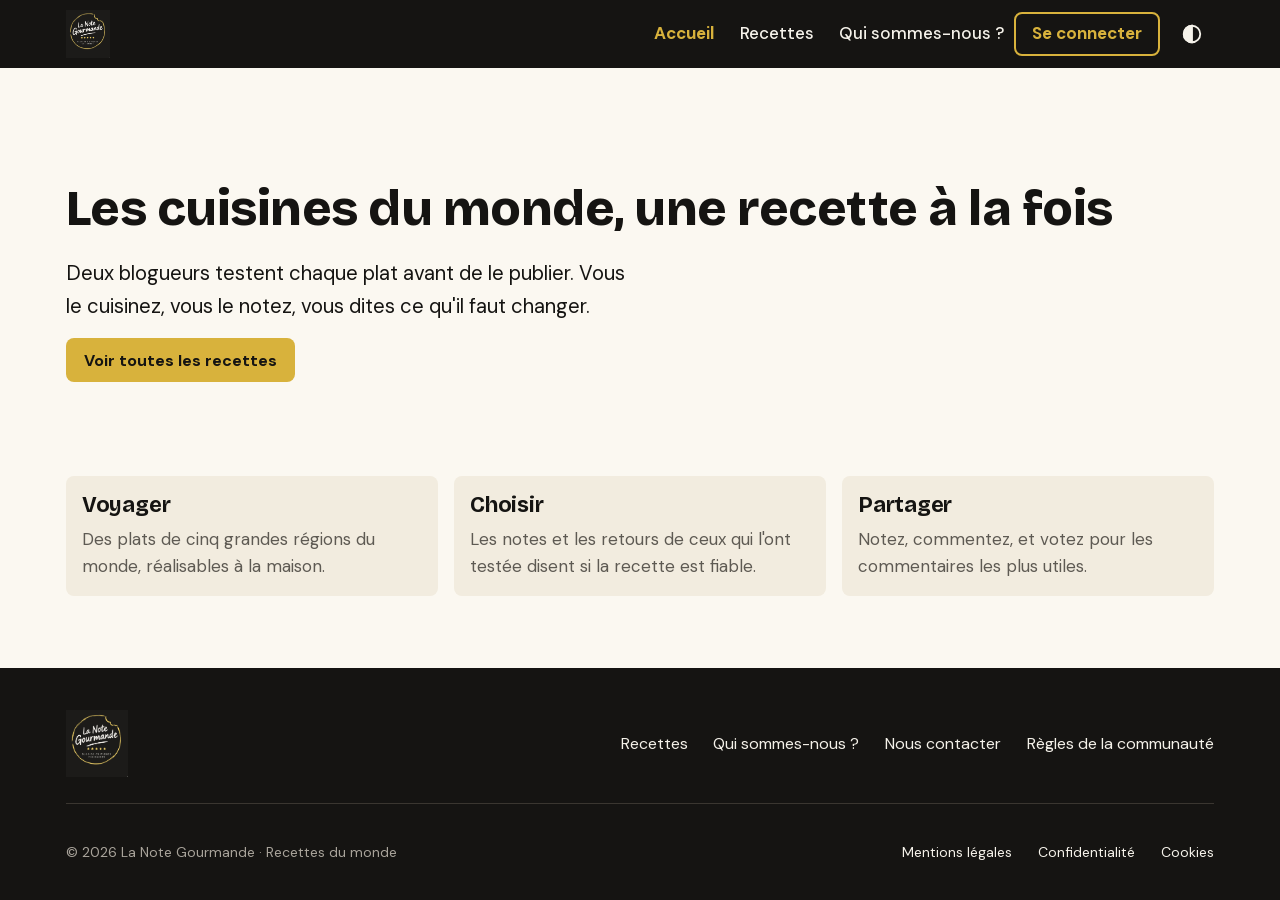
==== commit 32eadc8f: "Integrate Quentin's header and footer content into the shared header and footer" ====
--- a/index.html
+++ b/index.html
@@ -21,9 +21,10 @@
     <ul>
       <li><a href="index.html" aria-current="page">Accueil</a></li>
       <li><a href="catalogue.html">Recettes</a></li>
-      <!-- À ajouter quand les pages existent : Le voyage, Qui sommes-nous ? -->
+      <li><a href="#">Qui sommes-nous ?</a></li>
     </ul>
   </nav>
+  <a href="#" class="entete__connexion">Se connecter</a>
   <button type="button" class="theme-btn" aria-label="Passer au thème clair">
       <svg viewBox="0 0 24 24" fill="none" stroke="currentColor" stroke-width="2" aria-hidden="true">
         <circle cx="12" cy="12" r="9" />
@@ -41,6 +42,8 @@
   <ul>
     <li><a href="index.html" aria-current="page">Accueil</a></li>
     <li><a href="catalogue.html">Recettes</a></li>
+    <li><a href="#">Qui sommes-nous ?</a></li>
+    <li><a href="#">Se connecter</a></li>
   </ul>
 </dialog>
 
@@ -74,8 +77,26 @@
 
 <!-- Pied de page commun (plus tard footer.php) -->
 <footer class="pied">
-  <p>© 2026 La Note Gourmande · Recettes du monde</p>
-</footer>
+    <div class="pied__haut">
+      <a href="index.html" class="pied__logo"><img src="assets/image/logo/la-note-gourmande-noir-or_v1.png" alt="La Note Gourmande, accueil" height="68"></a>
+      <nav aria-label="Pied de page">
+        <ul class="pied__liens">
+          <li><a href="catalogue.html">Recettes</a></li>
+          <li><a href="#">Qui sommes-nous ?</a></li>
+          <li><a href="#">Nous contacter</a></li>
+          <li><a href="#">Règles de la communauté</a></li>
+        </ul>
+      </nav>
+    </div>
+    <div class="pied__bas">
+      <p>© 2026 La Note Gourmande · Recettes du monde</p>
+      <ul class="pied__legal" aria-label="Informations légales">
+        <li><a href="#">Mentions légales</a></li>
+        <li><a href="#">Confidentialité</a></li>
+        <li><a href="#">Cookies</a></li>
+      </ul>
+    </div>
+  </footer>
 
 </body>
 </html>
--- a/style.css
+++ b/style.css
@@ -154,6 +154,9 @@
 .entete__logo { margin-right: auto; display: block; }
 .entete__logo img { height: 3rem; width: auto; }
 .entete__nav { display: none; }
+.entete .entete__connexion { display: none; align-items: center; min-height: var(--cible); padding: 0 var(--s0);
+                             border: 2px solid var(--or); border-radius: var(--rayon); color: var(--or); font-weight: 700; }
+.entete .entete__connexion:hover { background: var(--or); color: var(--texte-sur-or); }
 .entete__nav ul { list-style: none; margin: 0; padding: 0; display: flex; gap: var(--s1); }
 .entete__nav a { display: inline-flex; align-items: center; min-height: var(--cible); font-weight: 500; }
 .entete__nav [aria-current="page"] { color: var(--or); font-weight: 700; }
@@ -234,6 +237,7 @@
 .grille { list-style: none; margin: 0; padding: 0; display: flex; flex-direction: column; gap: var(--s0); }
 .carte { position: relative; display: grid; grid-template-columns: 7rem 1fr; gap: var(--s0); align-items: center; }
 .photo { aspect-ratio: 4 / 3; border-radius: var(--s-1); background: linear-gradient(135deg, var(--surface), var(--bordure)); }
+img.photo { width: 100%; height: auto; object-fit: cover; }   /* vraie photo : remplit le cadre 4:3 */
 .carte__titre { margin: var(--s-2) 0; }
 .carte__titre a { color: inherit; text-decoration: none; }
 .carte__titre a::after { content: ""; position: absolute; inset: 0; }   /* toute la carte est cliquable */
@@ -268,8 +272,20 @@
 .atouts p { margin: var(--s-2) 0 0; color: var(--texte-2); }
 
 /* ---------- Pied de page ---------- */
-.pied { padding: var(--s1) var(--s0); background: var(--surface); color: var(--texte-2); font-size: .875rem; }
+/* Pied de page : toujours sombre, comme l'en-tête (logo pour fond noir). Liens et mentions repris de la branche de Quentin. */
+.pied { padding: var(--s2) var(--s0) var(--s1); background: var(--noir); color: #A8A39A; font-size: .875rem; }
+.pied a { color: var(--blanc-casse); text-decoration: none; }
+.pied a:hover { color: var(--or-survol); text-decoration: underline; }
+.pied :focus-visible { outline-color: var(--or); }
 .pied p { margin: 0; }
+.pied ul { list-style: none; margin: 0; padding: 0; }
+.pied__haut { display: flex; flex-direction: column; gap: var(--s0); padding-bottom: var(--s1); border-bottom: 1px solid #3A3630; }
+.pied__logo { display: block; width: fit-content; }
+.pied__logo img { height: var(--s3); width: auto; }
+.pied__liens a { display: inline-flex; align-items: center; min-height: var(--cible); font-size: 1rem; }
+.pied__bas { display: flex; flex-direction: column; gap: var(--s-1); padding-top: var(--s1); }
+.pied__legal { display: flex; flex-wrap: wrap; gap: 0 var(--s1); }
+.pied__legal a { display: inline-flex; align-items: center; min-height: var(--cible); }
 
 /* ==========================================================================
    TABLETTE (600 px et plus) : cartes en grille de 2
@@ -292,7 +308,11 @@
   /* en-tête et pied de page alignés sur la colonne de contenu (75 rem) */
   .entete { padding-inline: max(var(--s1), calc((100% - 75rem) / 2 + var(--s1))); }
   .pied { padding-inline: max(var(--s1), calc((100% - 75rem) / 2 + var(--s1))); }
+  .pied__haut { flex-direction: row; align-items: center; justify-content: space-between; }
+  .pied__liens { display: flex; gap: var(--s1); }
+  .pied__bas { flex-direction: row; align-items: center; justify-content: space-between; }
   .entete__nav { display: block; }
+  .entete .entete__connexion { display: inline-flex; }
   .entete__loupe { display: none; }               /* le champ de recherche est déjà visible */
   .burger { display: none; }
   .conteneur { max-width: 75rem; margin: 0 auto; padding: var(--s2) var(--s1) var(--s3); }
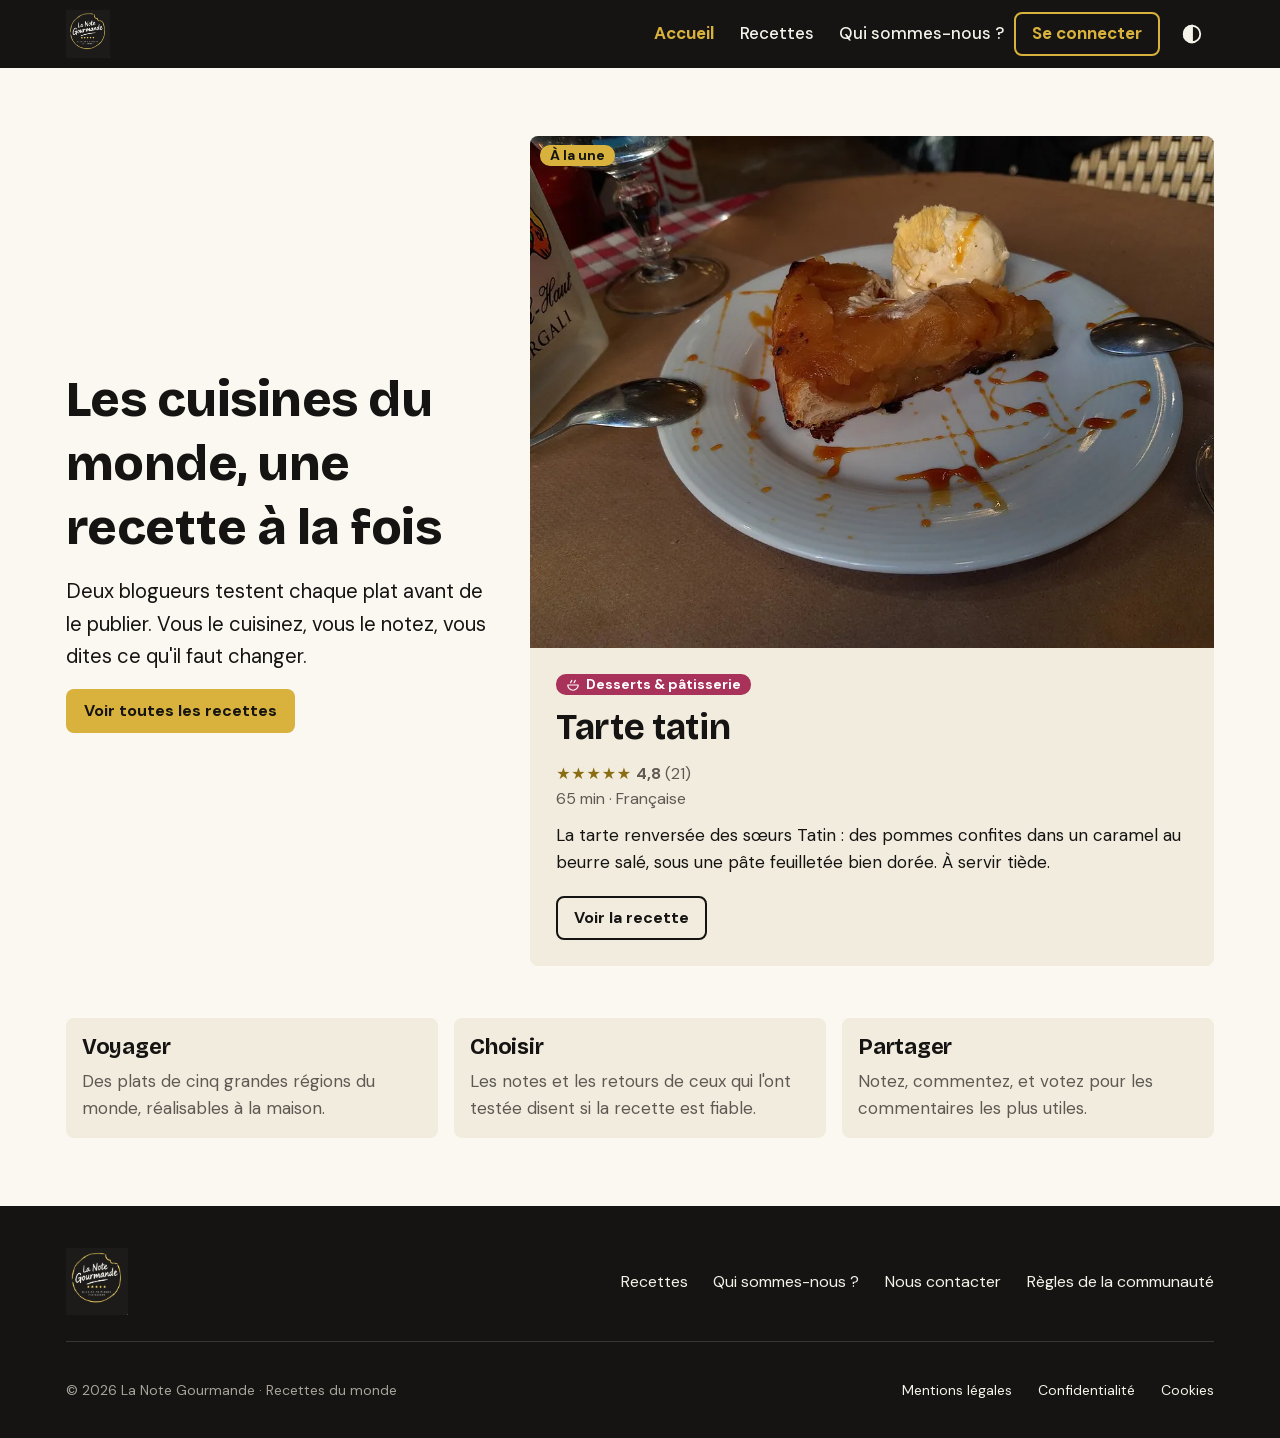
==== commit a678ad10: "Add a home hero with a featured recipe (tarte tatin)" ====
--- a/index.html
+++ b/index.html
@@ -49,11 +49,39 @@
 
 <main id="contenu" class="conteneur">
 
-  <section class="accroche" aria-labelledby="titre-accueil">
-    <h1 id="titre-accueil">Les cuisines du monde, une recette à la fois</h1>
-    <p>Deux blogueurs testent chaque plat avant de le publier. Vous le cuisinez, vous le notez, vous dites ce qu'il faut changer.</p>
-    <a class="btn btn--or" href="catalogue.html">Voir toutes les recettes</a>
-  </section>
+  <!-- Hero : accroche à gauche, recette à la une à droite (1 : 1,618). Recette choisie : la mieux notée (tarte tatin, 4,8 sur 21 notes). -->
+  <div class="hero">
+    <section class="accroche" aria-labelledby="titre-accueil">
+      <h1 id="titre-accueil">Les cuisines du monde, une recette à la fois</h1>
+      <p>Deux blogueurs testent chaque plat avant de le publier. Vous le cuisinez, vous le notez, vous dites ce qu'il faut changer.</p>
+      <a class="btn btn--or" href="catalogue.html">Voir toutes les recettes</a>
+    </section>
+
+    <article class="une" aria-labelledby="titre-une">
+      <img class="photo" src="assets/image/recettes/tarte-tatin.webp" alt="Part de tarte tatin caramélisée, avec une boule de glace à la vanille" width="1000" height="750">
+      <p class="une__etiquette">À la une</p>
+      <div class="une__texte">
+        <span class="badge" data-cat="desserts-patisserie">
+          <svg viewBox="0 0 24 24" fill="none" stroke="currentColor" stroke-width="2" stroke-linecap="round" stroke-linejoin="round" aria-hidden="true">
+            <path d="M3 12h18a9 9 0 0 1-18 0z" />
+            <path d="M8 8c0-2 2-2 2-4M14 8c0-2 2-2 2-4" />
+          </svg>
+          Desserts &amp; pâtisserie
+        </span>
+        <h2 class="une__titre" id="titre-une"><a href="recette-tarte-tatin.html">Tarte tatin</a></h2>
+        <p class="carte__meta">
+          <span class="carte__note">
+            <span class="etoiles" aria-hidden="true">★★★★★</span>
+            <strong aria-hidden="true">4,8</strong> (21)
+            <span class="sr-only">Note moyenne : 4,8 sur 5, 21 notes</span>
+          </span>
+          65 min · Française
+        </p>
+        <p class="une__intro">La tarte renversée des sœurs Tatin : des pommes confites dans un caramel au beurre salé, sous une pâte feuilletée bien dorée. À servir tiède.</p>
+        <a class="btn btn--contour" href="recette-tarte-tatin.html" aria-label="Voir la recette : tarte tatin">Voir la recette</a>
+      </div>
+    </article>
+  </div>
 
   <section aria-labelledby="titre-atouts">
     <h2 id="titre-atouts" class="sr-only">Pourquoi La Note Gourmande</h2>
--- a/style.css
+++ b/style.css
@@ -267,6 +267,21 @@
 /* ---------- Accueil ---------- */
 .accroche { display: flex; flex-direction: column; align-items: flex-start; gap: var(--s0); padding: var(--s2) 0; }
 .accroche p { margin: 0; max-width: 36rem; font-size: 1.272rem; }
+/* Hero : accroche et recette à la une */
+.hero { display: grid; gap: var(--s1); }
+.hero .accroche { padding: 0; }
+.une { position: relative; display: flex; flex-direction: column; border-radius: var(--rayon); overflow: hidden; background: var(--surface); }
+.une .photo { border-radius: 0; }
+.une__etiquette { position: absolute; top: var(--s-1); left: var(--s-1); margin: 0; padding: 0 var(--s-1); border-radius: var(--s-1);
+                  background: var(--or); color: var(--texte-sur-or); font-size: .875rem; font-weight: 700; line-height: 1.5; }
+.une__texte { display: flex; flex-direction: column; align-items: flex-start; gap: var(--s-1); padding: var(--s0); }
+.une__titre { margin: 0; }
+.une__titre a { color: inherit; text-decoration: none; }
+.une__titre a::after { content: ""; position: absolute; inset: 0; }   /* toute la carte est cliquable */
+.une:hover .une__titre a { text-decoration: underline; }
+.une .carte__meta { font-size: 1rem; }
+.une__intro { margin: 0; }
+.une .btn { position: relative; margin-top: var(--s-1); }
 .atouts { list-style: none; margin: 0; padding: 0; display: grid; gap: var(--s0); }
 .atouts li { padding: var(--s0); border-radius: var(--rayon); background: var(--surface); }
 .atouts p { margin: var(--s-2) 0 0; color: var(--texte-2); }
@@ -297,6 +312,7 @@
   .carte__titre { font-size: 1.375rem; }          /* H3 : 22 px */
   h3 { font-size: 1.375rem; }
   .atouts { grid-template-columns: repeat(3, minmax(0, 1fr)); }
+  .une__texte { padding: var(--s1); }
 }
 
 /* ==========================================================================
@@ -328,4 +344,5 @@
   .js .filtres__actions { position: static; background: none; padding: var(--s0) 0 0; }
   .grille { grid-template-columns: repeat(3, minmax(0, 1fr)); }
   .accroche { padding: var(--s3) 0; }
-}
+  .hero { grid-template-columns: 1fr 1.618fr; gap: var(--s2); align-items: center; padding: var(--s1) 0; }   /* 38,2 % : 61,8 % */
+}
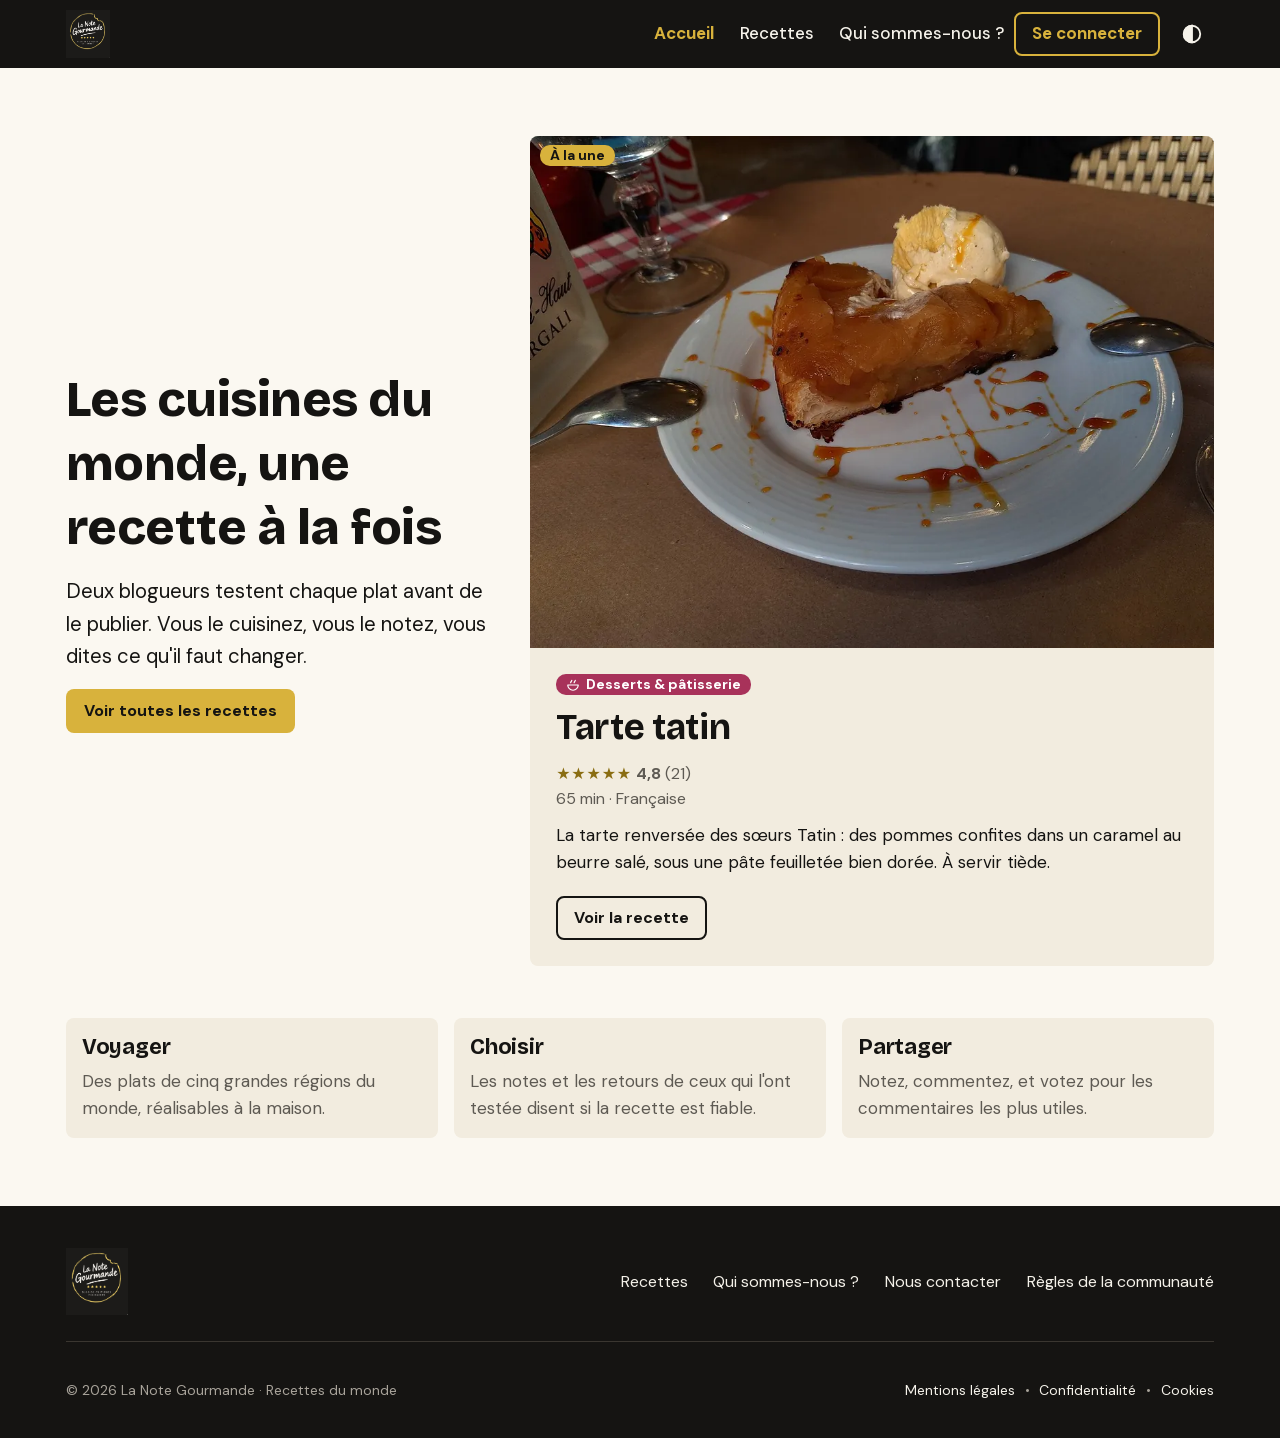
==== commit 38a671db: "Footer: aligned dots between the legal links, generated in CSS on every page" ====
--- a/index.html
+++ b/index.html
@@ -1,112 +1,123 @@
 <!doctype html>
 <html lang="fr">
+
 <head>
   <meta charset="utf-8">
   <meta name="viewport" content="width=device-width, initial-scale=1">
   <title>La Note Gourmande — Recettes du monde</title>
-  <meta name="description" content="Recettes des cuisines du monde, testées par deux blogueurs, notées et commentées par la communauté.">
+  <meta name="description"
+    content="Recettes des cuisines du monde, testées par deux blogueurs, notées et commentées par la communauté.">
   <link rel="icon" type="image/png" sizes="32x32" href="assets/image/la-note-gourmande-favicon/favicon-32.png">
   <link rel="apple-touch-icon" href="assets/image/la-note-gourmande-favicon/apple-touch-icon.png">
   <link rel="stylesheet" href="style.css">
   <script src="js/site.js"></script>
 </head>
+
 <body>
 
-<a class="lien-evitement" href="#contenu">Aller au contenu</a>
+  <a class="lien-evitement" href="#contenu">Aller au contenu</a>
 
-<!-- En-tête commun (plus tard header.php) : même code que sur catalogue.html -->
-<header class="entete">
-  <a href="index.html" class="entete__logo"><img src="assets/image/logo/la-note-gourmande-noir-or_v1.png" alt="La Note Gourmande, accueil" height="48"></a>
-  <nav class="entete__nav" aria-label="Menu principal">
-    <ul>
-      <li><a href="index.html" aria-current="page">Accueil</a></li>
-      <li><a href="catalogue.html">Recettes</a></li>
-      <li><a href="#">Qui sommes-nous ?</a></li>
-    </ul>
-  </nav>
-  <a href="#" class="entete__connexion">Se connecter</a>
-  <button type="button" class="theme-btn" aria-label="Passer au thème clair">
+  <!-- En-tête commun (plus tard header.php) : même code que sur catalogue.html -->
+  <header class="entete">
+    <a href="index.html" class="entete__logo"><img src="assets/image/logo/la-note-gourmande-noir-or_v1.png"
+        alt="La Note Gourmande, accueil" height="48"></a>
+    <nav class="entete__nav" aria-label="Menu principal">
+      <ul>
+        <li><a href="index.html" aria-current="page">Accueil</a></li>
+        <li><a href="catalogue.html">Recettes</a></li>
+        <li><a href="#">Qui sommes-nous ?</a></li>
+      </ul>
+    </nav>
+    <a href="#" class="entete__connexion">Se connecter</a>
+    <button type="button" class="theme-btn" aria-label="Passer au thème clair">
       <svg viewBox="0 0 24 24" fill="none" stroke="currentColor" stroke-width="2" aria-hidden="true">
         <circle cx="12" cy="12" r="9" />
         <path d="M12 3a9 9 0 0 1 0 18z" fill="currentColor" />
       </svg>
     </button>
-    <button type="button" class="burger" aria-label="Ouvrir le menu" aria-haspopup="dialog" aria-controls="menu">☰</button>
-</header>
+    <button type="button" class="burger" aria-label="Ouvrir le menu" aria-haspopup="dialog"
+      aria-controls="menu">☰</button>
+  </header>
 
-<dialog id="menu" class="menu" aria-label="Menu principal">
-  <div class="menu__entete">
-    <strong>Menu</strong>
-    <button type="button" class="menu__fermer" aria-label="Fermer le menu">✕</button>
-  </div>
-  <ul>
-    <li><a href="index.html" aria-current="page">Accueil</a></li>
-    <li><a href="catalogue.html">Recettes</a></li>
-    <li><a href="#">Qui sommes-nous ?</a></li>
-    <li><a href="#">Se connecter</a></li>
-  </ul>
-</dialog>
+  <dialog id="menu" class="menu" aria-label="Menu principal">
+    <div class="menu__entete">
+      <strong>Menu</strong>
+      <button type="button" class="menu__fermer" aria-label="Fermer le menu">✕</button>
+    </div>
+    <ul>
+      <li><a href="index.html" aria-current="page">Accueil</a></li>
+      <li><a href="catalogue.html">Recettes</a></li>
+      <li><a href="#">Qui sommes-nous ?</a></li>
+      <li><a href="#">Se connecter</a></li>
+    </ul>
+  </dialog>
 
-<main id="contenu" class="conteneur">
+  <main id="contenu" class="conteneur">
 
-  <!-- Hero : accroche à gauche, recette à la une à droite (1 : 1,618). Recette choisie : la mieux notée (tarte tatin, 4,8 sur 21 notes). -->
-  <div class="hero">
-    <section class="accroche" aria-labelledby="titre-accueil">
-      <h1 id="titre-accueil">Les cuisines du monde, une recette à la fois</h1>
-      <p>Deux blogueurs testent chaque plat avant de le publier. Vous le cuisinez, vous le notez, vous dites ce qu'il faut changer.</p>
-      <a class="btn btn--or" href="catalogue.html">Voir toutes les recettes</a>
+    <!-- Hero : accroche à gauche, recette à la une à droite (1 : 1,618). Recette choisie : la mieux notée (tarte tatin, 4,8 sur 21 notes). -->
+    <div class="hero">
+      <section class="accroche" aria-labelledby="titre-accueil">
+        <h1 id="titre-accueil">Les cuisines du monde, une recette à la fois</h1>
+        <p>Deux blogueurs testent chaque plat avant de le publier. Vous le cuisinez, vous le notez, vous dites ce qu'il
+          faut changer.</p>
+        <a class="btn btn--or" href="catalogue.html">Voir toutes les recettes</a>
+      </section>
+
+      <article class="une" aria-labelledby="titre-une">
+        <img class="photo" src="assets/image/recettes/tarte-tatin.webp"
+          alt="Part de tarte tatin caramélisée, avec une boule de glace à la vanille" width="1000" height="750">
+        <p class="une__etiquette">À la une</p>
+        <div class="une__texte">
+          <span class="badge" data-cat="desserts-patisserie">
+            <svg viewBox="0 0 24 24" fill="none" stroke="currentColor" stroke-width="2" stroke-linecap="round"
+              stroke-linejoin="round" aria-hidden="true">
+              <path d="M3 12h18a9 9 0 0 1-18 0z" />
+              <path d="M8 8c0-2 2-2 2-4M14 8c0-2 2-2 2-4" />
+            </svg>
+            Desserts &amp; pâtisserie
+          </span>
+          <h2 class="une__titre" id="titre-une"><a href="recette-tarte-tatin.html">Tarte tatin</a></h2>
+          <p class="carte__meta">
+            <span class="carte__note">
+              <span class="etoiles" aria-hidden="true">★★★★★</span>
+              <strong aria-hidden="true">4,8</strong> (21)
+              <span class="sr-only">Note moyenne : 4,8 sur 5, 21 notes</span>
+            </span>
+            65 min · Française
+          </p>
+          <p class="une__intro">La tarte renversée des sœurs Tatin : des pommes confites dans un caramel au beurre salé,
+            sous une pâte feuilletée bien dorée. À servir tiède.</p>
+          <a class="btn btn--contour" href="recette-tarte-tatin.html" aria-label="Voir la recette : tarte tatin">Voir la
+            recette</a>
+        </div>
+      </article>
+    </div>
+
+    <section aria-labelledby="titre-atouts">
+      <h2 id="titre-atouts" class="sr-only">Pourquoi La Note Gourmande</h2>
+      <ul class="atouts">
+        <li>
+          <h3>Voyager</h3>
+          <p>Des plats de cinq grandes régions du monde, réalisables à la maison.</p>
+        </li>
+        <li>
+          <h3>Choisir</h3>
+          <p>Les notes et les retours de ceux qui l'ont testée disent si la recette est fiable.</p>
+        </li>
+        <li>
+          <h3>Partager</h3>
+          <p>Notez, commentez, et votez pour les commentaires les plus utiles.</p>
+        </li>
+      </ul>
     </section>
 
-    <article class="une" aria-labelledby="titre-une">
-      <img class="photo" src="assets/image/recettes/tarte-tatin.webp" alt="Part de tarte tatin caramélisée, avec une boule de glace à la vanille" width="1000" height="750">
-      <p class="une__etiquette">À la une</p>
-      <div class="une__texte">
-        <span class="badge" data-cat="desserts-patisserie">
-          <svg viewBox="0 0 24 24" fill="none" stroke="currentColor" stroke-width="2" stroke-linecap="round" stroke-linejoin="round" aria-hidden="true">
-            <path d="M3 12h18a9 9 0 0 1-18 0z" />
-            <path d="M8 8c0-2 2-2 2-4M14 8c0-2 2-2 2-4" />
-          </svg>
-          Desserts &amp; pâtisserie
-        </span>
-        <h2 class="une__titre" id="titre-une"><a href="recette-tarte-tatin.html">Tarte tatin</a></h2>
-        <p class="carte__meta">
-          <span class="carte__note">
-            <span class="etoiles" aria-hidden="true">★★★★★</span>
-            <strong aria-hidden="true">4,8</strong> (21)
-            <span class="sr-only">Note moyenne : 4,8 sur 5, 21 notes</span>
-          </span>
-          65 min · Française
-        </p>
-        <p class="une__intro">La tarte renversée des sœurs Tatin : des pommes confites dans un caramel au beurre salé, sous une pâte feuilletée bien dorée. À servir tiède.</p>
-        <a class="btn btn--contour" href="recette-tarte-tatin.html" aria-label="Voir la recette : tarte tatin">Voir la recette</a>
-      </div>
-    </article>
-  </div>
+  </main>
 
-  <section aria-labelledby="titre-atouts">
-    <h2 id="titre-atouts" class="sr-only">Pourquoi La Note Gourmande</h2>
-    <ul class="atouts">
-      <li>
-        <h3>Voyager</h3>
-        <p>Des plats de cinq grandes régions du monde, réalisables à la maison.</p>
-      </li>
-      <li>
-        <h3>Choisir</h3>
-        <p>Les notes et les retours de ceux qui l'ont testée disent si la recette est fiable.</p>
-      </li>
-      <li>
-        <h3>Partager</h3>
-        <p>Notez, commentez, et votez pour les commentaires les plus utiles.</p>
-      </li>
-    </ul>
-  </section>
-
-</main>
-
-<!-- Pied de page commun (plus tard footer.php) -->
-<footer class="pied">
+  <!-- Pied de page commun (plus tard footer.php) -->
+  <footer class="pied">
     <div class="pied__haut">
-      <a href="index.html" class="pied__logo"><img src="assets/image/logo/la-note-gourmande-noir-or_v1.png" alt="La Note Gourmande, accueil" height="68"></a>
+      <a href="index.html" class="pied__logo"><img src="assets/image/logo/la-note-gourmande-noir-or_v1.png"
+          alt="La Note Gourmande, accueil" height="68"></a>
       <nav aria-label="Pied de page">
         <ul class="pied__liens">
           <li><a href="catalogue.html">Recettes</a></li>
@@ -127,4 +138,5 @@
   </footer>
 
 </body>
-</html>
+
+</html>
--- a/style.css
+++ b/style.css
@@ -299,7 +299,10 @@
 .pied__logo img { height: var(--s3); width: auto; }
 .pied__liens a { display: inline-flex; align-items: center; min-height: var(--cible); font-size: 1rem; }
 .pied__bas { display: flex; flex-direction: column; gap: var(--s-1); padding-top: var(--s1); }
-.pied__legal { display: flex; flex-wrap: wrap; gap: 0 var(--s1); }
+.pied__legal { display: flex; flex-wrap: wrap; align-items: center; }
+.pied__legal li { display: flex; align-items: center; }
+/* Points entre les mentions, générés en CSS : même code sur toutes les pages, centrés sur la ligne, ignorés par les lecteurs d'écran */
+.pied__legal li + li::before { content: "•"; content: "•" / ""; margin-inline: var(--s-1); }
 .pied__legal a { display: inline-flex; align-items: center; min-height: var(--cible); }
 
 /* ==========================================================================
